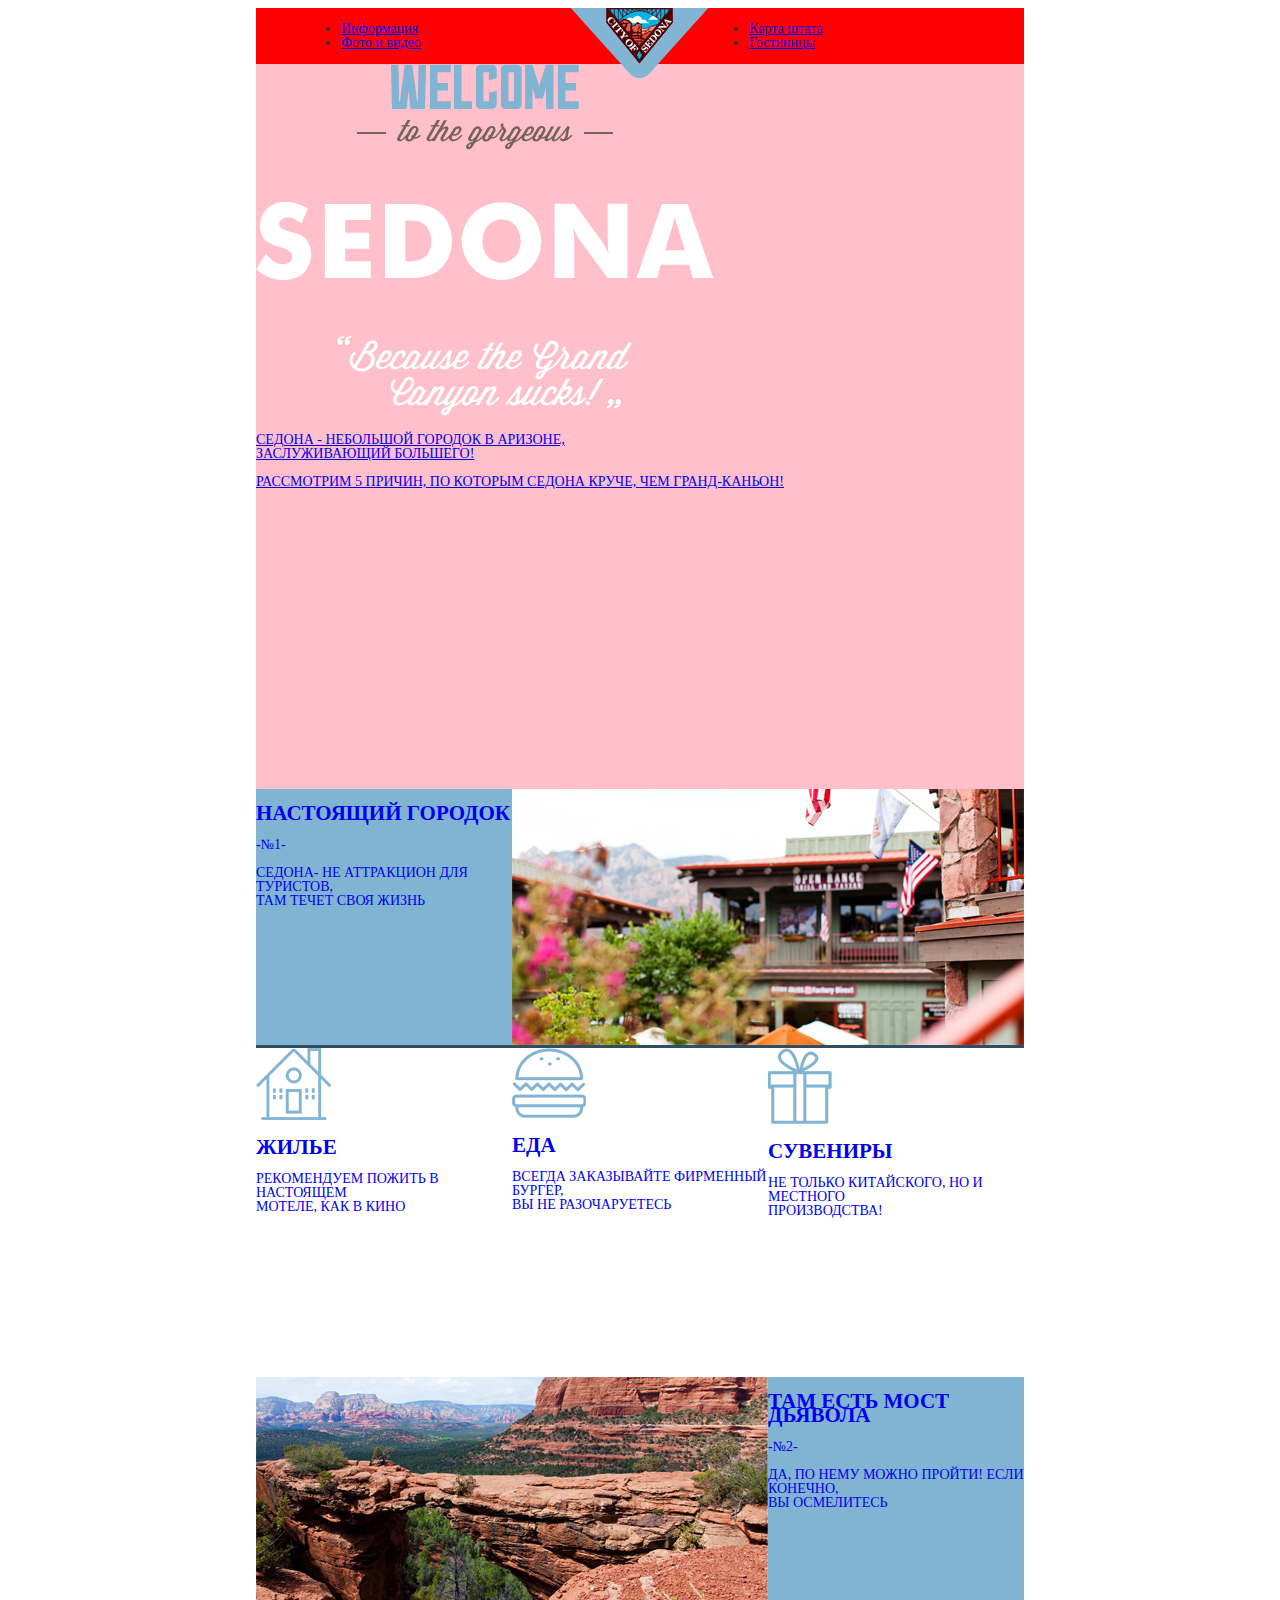
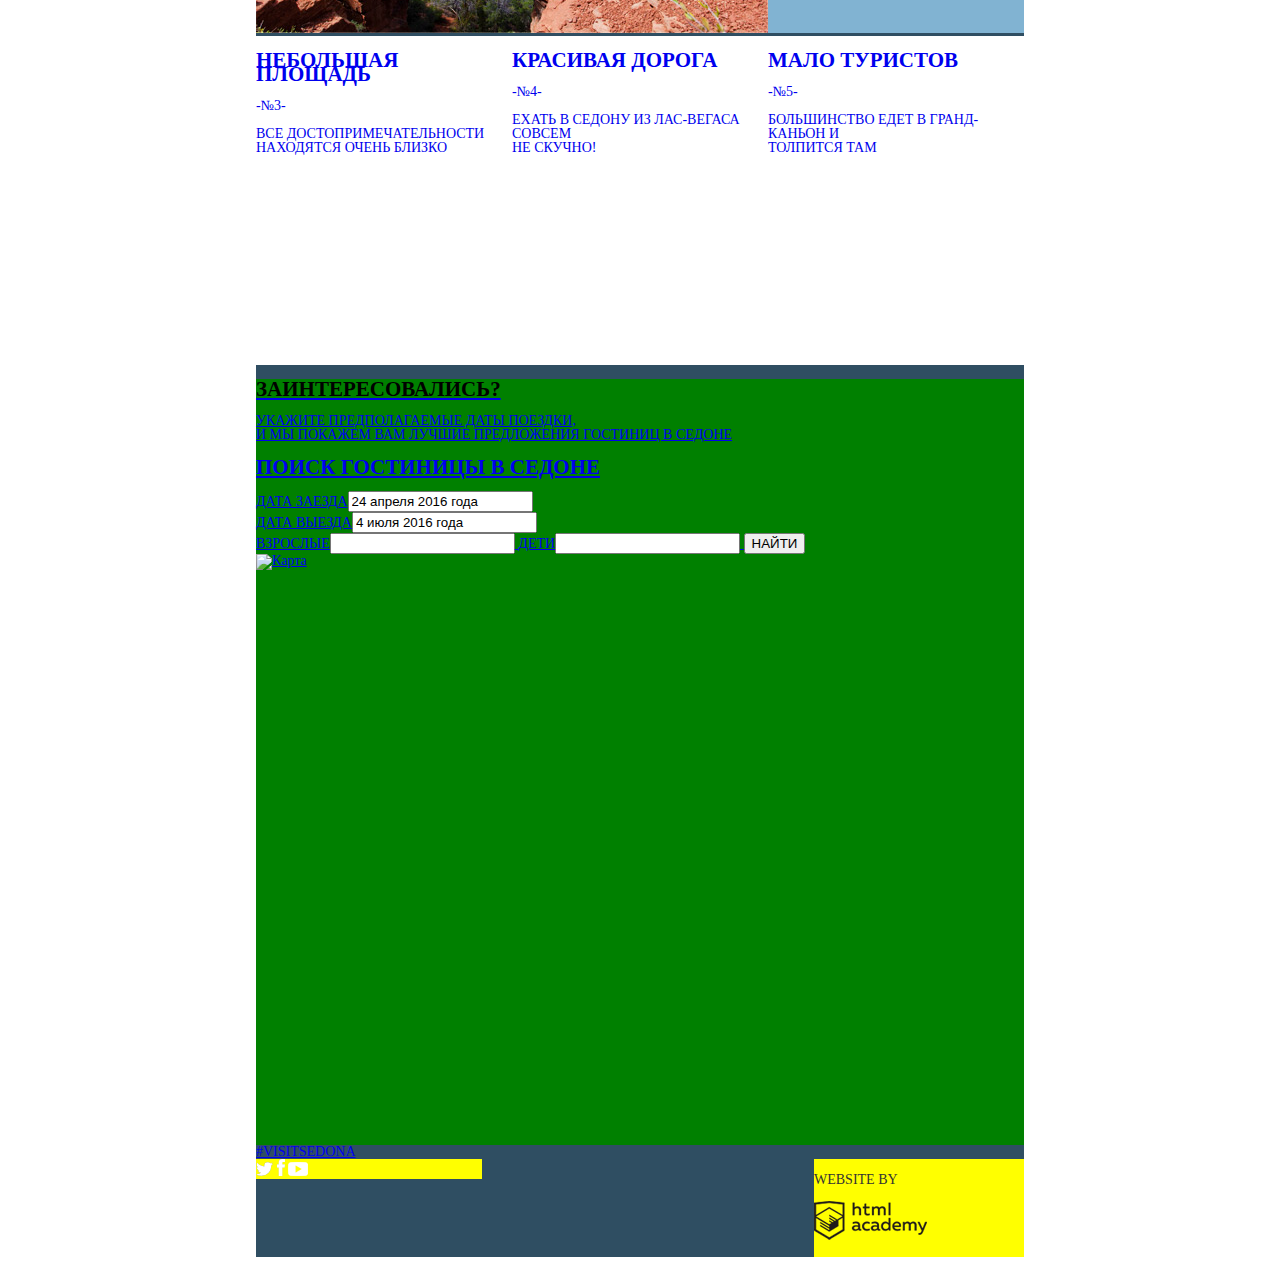
==== index.html @ 4085b401 "Сетки." ====
<!DOCTYPE html>
<html lang="ru">
  <head>
    <meta charset="utf-8">
    <title>HTML Academy: Седона</title>
    <link href="css/style.css" rel="stylesheet">
  </head>
  <body>
      <div class="container">
        <header class="main-header clearfix">
           <nav class="main-navigation left">
            <ul>
             <li><a href="#">Информация</li>
             <li><a href="#">Фото и видео</li>
            </ul>
           </nav>
           <a href="#"><img src="img/logo.svg" width="138" height="70" name="logo"></a>
           <nav class="main-navigation right">
            <ul>
             <li><a href="#">Карта штата</li>
             <li><a href="#">Гостиницы</li>
           </ul>
          </nav>
    </header>
    <main>
      <div class="sedona">
        <img src="img/welcome.png" width="458" height="352" alt="welcome">
          <p>СЕДОНА - НЕБОЛЬШОЙ ГОРОДОК В АРИЗОНЕ,<br>
          ЗАСЛУЖИВАЮЩИЙ БОЛЬШЕГО!</p>
          <p>РАССМОТРИМ 5 ПРИЧИН, ПО КОТОРЫМ СЕДОНА КРУЧЕ, ЧЕМ ГРАНД-КАНЬОН!</p>
      </div>
        <article class="best">
          <section class="photo clearfix">
            <div class="blue">
            <h2>НАСТОЯЩИЙ ГОРОДОК</h2>
            <p>-№1-</p>
            <p>СЕДОНА- НЕ АТТРАКЦИОН ДЛЯ ТУРИСТОВ,<br>
            ТАМ ТЕЧЕТ СВОЯ ЖИЗНЬ</p>
          </div>
            <img src="img/town.jpg" width="512" height="256" alt="photo town">
          </section>
          <section class="advantage clearfix">
          <div class="white">
            <img src="img/home.png" width="75" height="72" alt="home">
            <h2>ЖИЛЬЕ</h2>
            <p>РЕКОМЕНДУЕМ ПОЖИТЬ В НАСТОЯЩЕМ<br>
            МОТЕЛЕ, КАК В КИНО</p>
          </div>
          <div class="white">
            <img src="img/eat.png" width="74" height="70" alt="eat">
            <h2>ЕДА</h2>
            <p>ВСЕГДА ЗАКАЗЫВАЙТЕ ФИРМЕННЫЙ БУРГЕР,<br>
            ВЫ НЕ РАЗОЧАРУЕТЕСЬ</p>
          </div>
          <div class="white">
            <img src="img/suvenir.png" width="64" height="76" alt="suvenir">
            <h2>СУВЕНИРЫ</h2>
            <p>НЕ ТОЛЬКО КИТАЙСКОГО, НО И МЕСТНОГО<br>
            ПРОИЗВОДСТВА!</p>
          </div>
        </section>
        <section class="photo clearfix">
          <img src="img/nature.jpg" width="512" height="256" alt="photo nature">
          <div class="blue second">
            <h2>ТАМ ЕСТЬ МОСТ ДЬЯВОЛА</h2>
            <p>-№2-</p>
            <p>ДА, ПО НЕМУ МОЖНО ПРОЙТИ! ЕСЛИ КОНЕЧНО,<br>
            ВЫ ОСМЕЛИТЕСЬ</p>
          </div>
        </section>
        <section class="advantage clearfix">
          <div class="white">
            <h2>НЕБОЛЬШАЯ ПЛОЩАДЬ</h2>
            <p>-№3-</p>
            <p>ВСЕ ДОСТОПРИМЕЧАТЕЛЬНОСТИ<br>
            НАХОДЯТСЯ ОЧЕНЬ БЛИЗКО</p>
          </div>
          <div class="white">
            <h2>КРАСИВАЯ ДОРОГА</h2>
            <p>-№4-</p>
            <p>ЕХАТЬ В СЕДОНУ ИЗ ЛАС-ВЕГАСА СОВСЕМ<br>
            НЕ СКУЧНО!</p>
          </div>
          <div class="white">
            <h2>МАЛО ТУРИСТОВ</h2>
            <p>-№5-</p>
            <p>БОЛЬШИНСТВО ЕДЕТ В ГРАНД-КАНЬОН И <br>
            ТОЛПИТСЯ ТАМ</p>
          </div>
        </section>
        </article>
      <section class="interest">
        <h1>ЗАИНТЕРЕСОВАЛИСЬ?</h1>
        <p>УКАЖИТЕ ПРЕДПОЛАГАЕМЫЕ ДАТЫ ПОЕЗДКИ,<br>
        И МЫ ПОКАЖЕМ ВАМ ЛУЧШИЕ ПРЕДЛОЖЕНИЯ ГОСТИНИЦ В СЕДОНЕ</p>
      <form action="#" mehtod="post">
        <h2>ПОИСК ГОСТИНИЦЫ В СЕДОНЕ</h2>
        <label>ДАТА ЗАЕЗДА<input type="data" name="calendar" value="24 апреля 2016 года"></label><br>
        <label>ДАТА ВЫЕЗДА<input type="data" name="calendar" value="4 июля 2016 года"></label><br>
        <label>ВЗРОСЛЫЕ<input type="text" name="numeral"></label>
        <label>ДЕТИ<input type="text" name="numeral"></label>
        <input type="submit" value="НАЙТИ">
      </form>
      <img src="#" width="" height="" alt="Карта">
    </section>
  </main>
    <footer>
      <div class="container clearfix">
        <section class="vizitsedona">
          <a href="#">#VISITSEDONA</a>
        </section>
        <section class="footer-social">
          <a class="social-btn social-btn-twitter" href="#"><img src="img/twitter.svg" width="17" height="14" alt="twitter"></a>
          <a class="social-btn social-btn-fb" href="#"><img src="img/facebook.svg" width="8" height="17" alt="facebook"></a>
          <a class="social-btn social-btn-y-tube" href="#"><img src="img/Youtube.svg" width="20" height="14" alt="youtube"></a>
        </section>
        <section class="footer-copiright">
          <p>WEBSITE BY<p>
            <a class="btn" href="#"><img src="img/logo_html.svg" width="113" height="39" alt="Логотип академии"></a>
        </section>
      </div>
    </footer>
  </div>
  </body>
</html>
---- css/style.css ----
body{
  font-size: 14px;
  line-height: 100%;
  color: #333333;
  font-family: PTSans;
}
h1{
  font-size: 21px;
  line-height: 100%;
  color: #000000;
  font-weight: bold;
  font-family: PTSans;
}
.container{
  width:768px;
  background-color:#2f4e62;
  margin:0 auto;
}
.clearfix::after {
  content: "";
  display: table;
  clear: both;
}
.main-header{
  width:678px;
  padding:0 45px;
  height:56px;
  background-color:red;
}
.main-navigation{
  width:270px;
}
.left{
  float:left;
}
.right{
  float:right;
}
.sedona{
  width:768px;
  height:725px;
  background-color:pink;
}
.blue{
  width:256px;
  height:256px;
  background-color: #81b3d2;
  float:left;
}
.second{
  float:right;
}
.white{
  float:left;
  width: 256px;
  height: 329px;
  background-color: white;
}
.interest{
  width: 768px;
  height: 766px;
  background-color: green;
}
.visitsedona{
  float:left;
  width:190px;
  margin-right:20px;
  background-color:yellow;
}
.footer-social{
  float:left;
  width:226px;
  background-color:yellow;
}
.footer-copiright{
  float:right;
  width:210px;
  background-color:yellow;
}

.aside {
  width:678px;
  padding:0 45px;
  height:218px;
  background-color:#6684aa;
}
.column-right{
  float:left;
  width: 153px;
  margin-right:89px;
}
.column-center{
  float:left;
  width: 153px;
}
.column-left{
  float: right;
  width: 226px;
}
.searching-results {
  width:678px;
  padding:0 45px;
  height:29px;
  background-color:#af8fc1;
}
.search{
  float:left;
  width:123px;
  margin-right:30px;
}
.breadcrumbs{
  float:left;
  width: 373px;
}
.sort{
  float:right;
  width: 65px;
}
.hotel{
  width:678px;
  padding:0 45px;
  height:150px;
  background-color:#8c9c5f;
}
.picture{
  float:left;
  width:137px;
  margin-right:20px;
}
.hotel-name{
  float:left;
  width: 320px;
  margin-right:60px;
}
.rating{
  float:right;
  width: 155px;
}
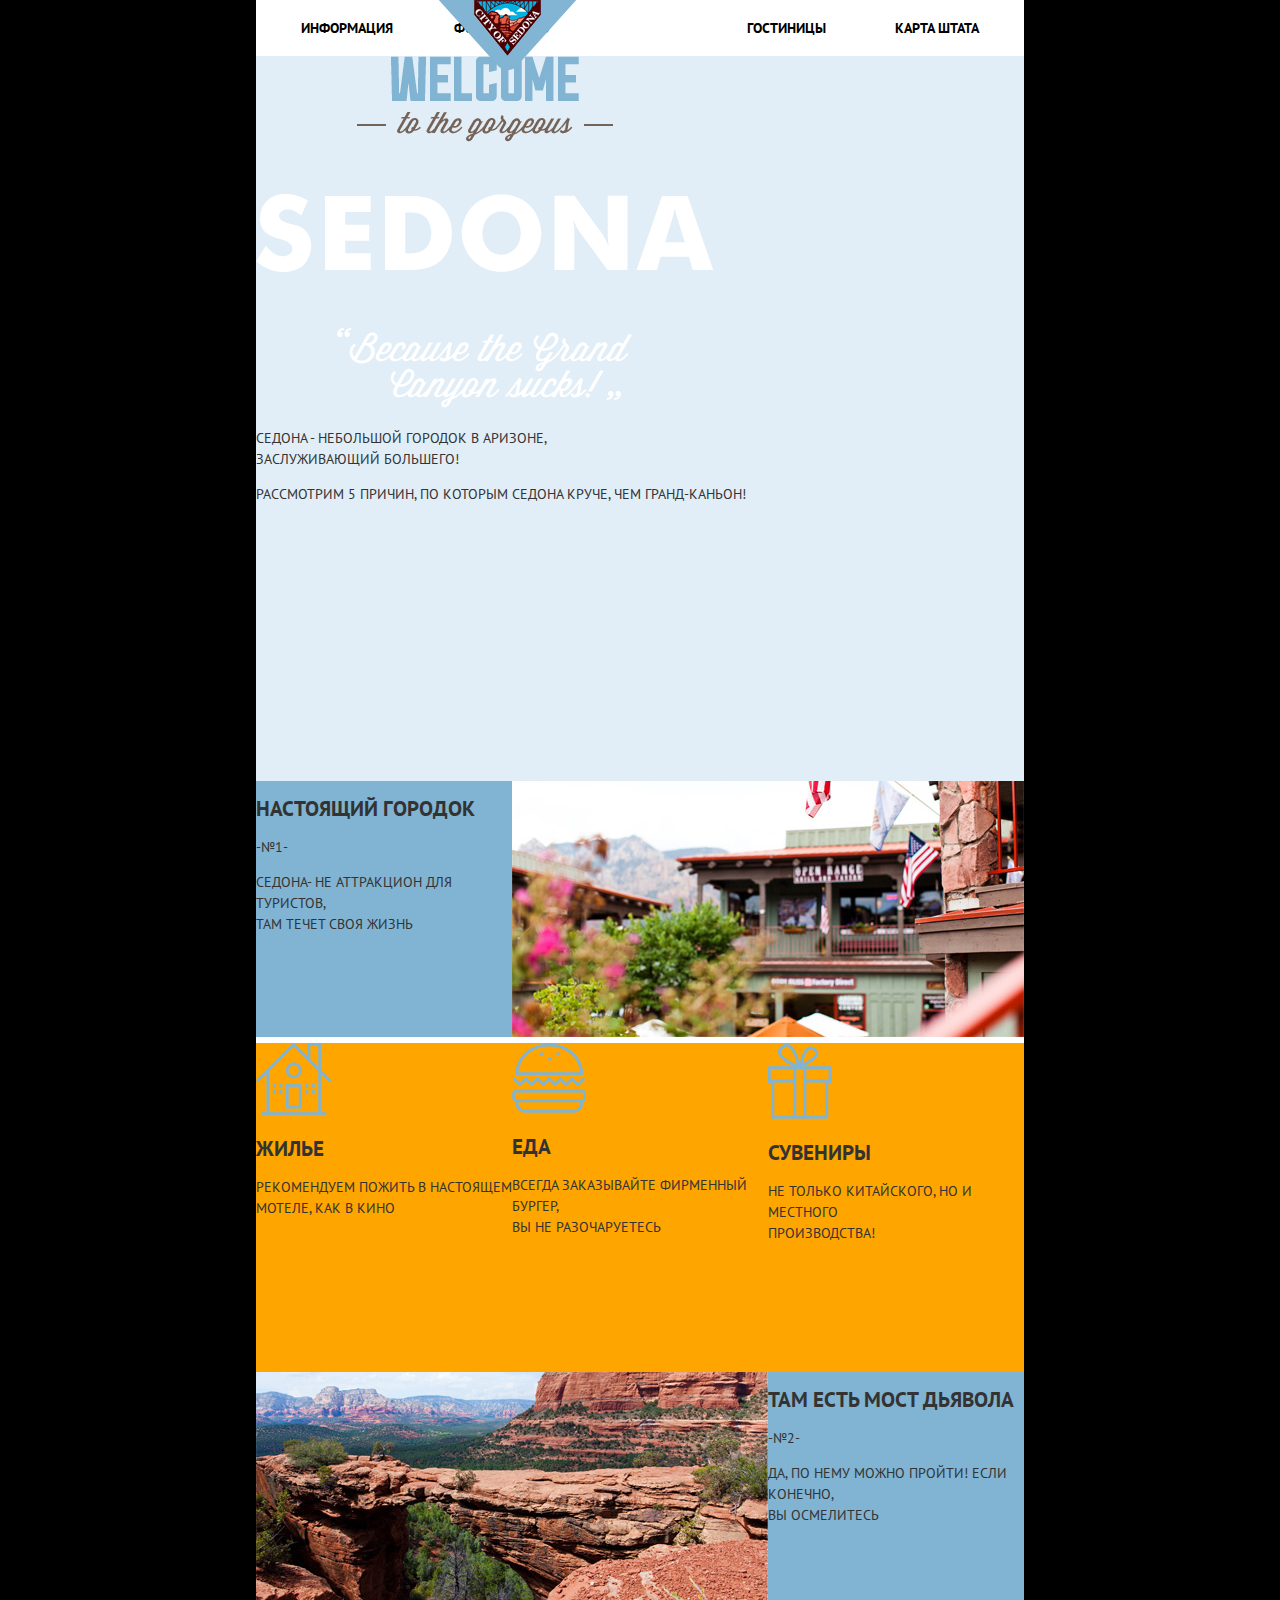
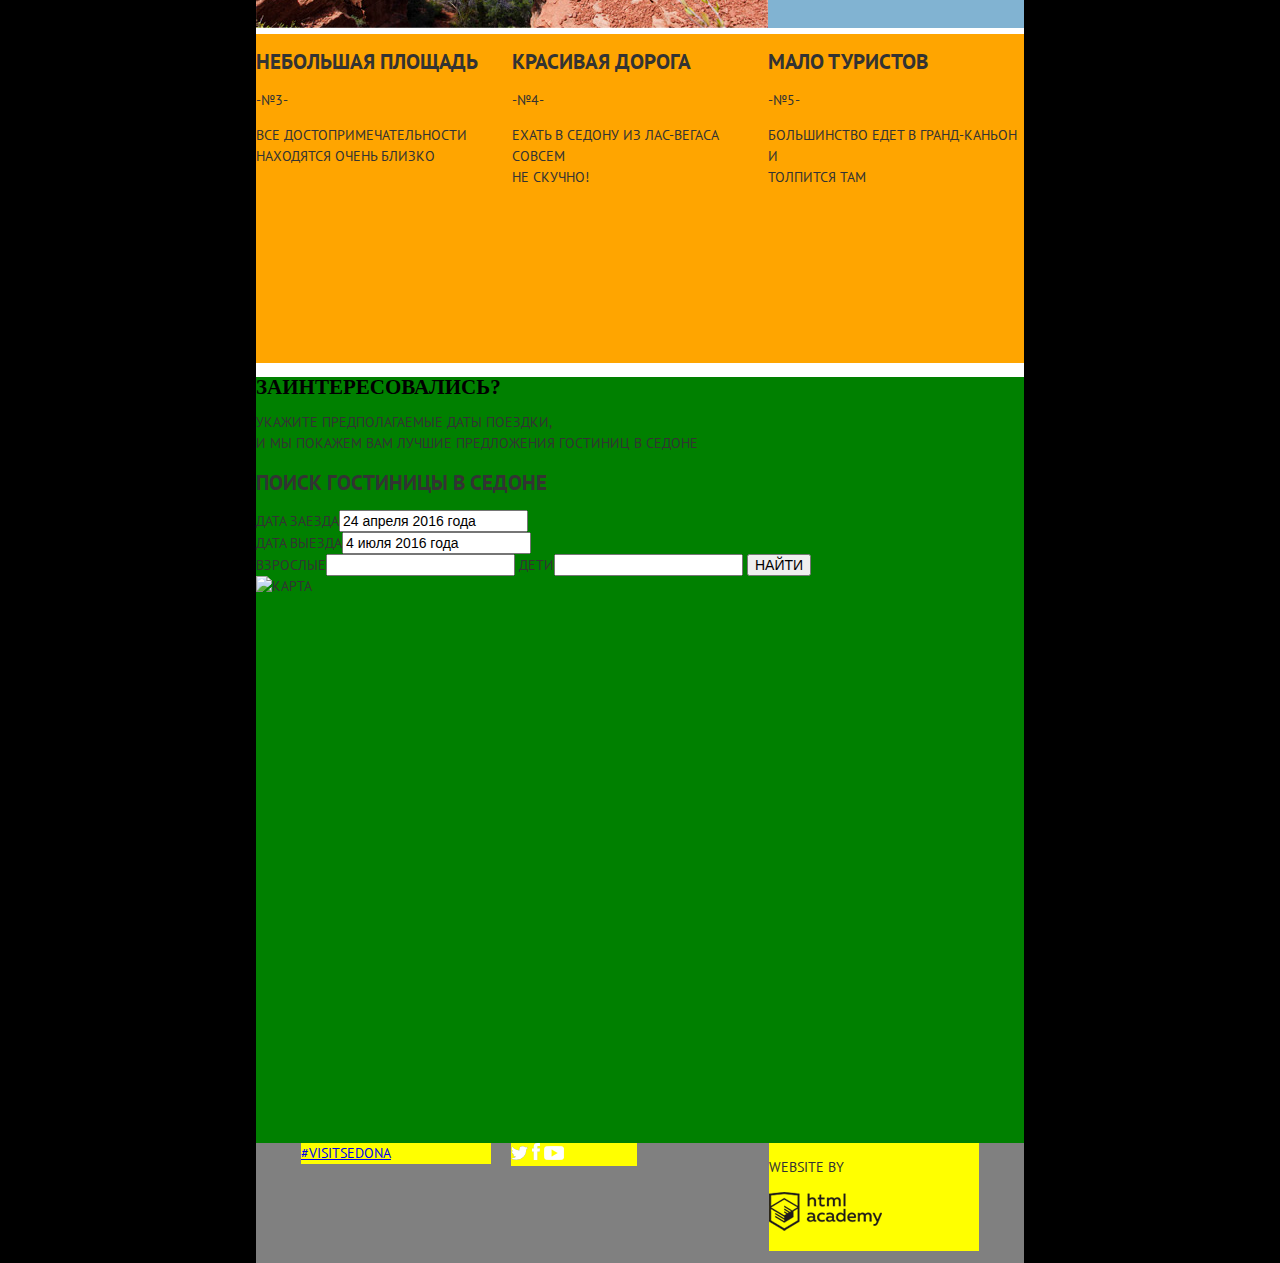
==== commit d4929eb1: "background-image" ====
--- a/index.html
+++ b/index.html
@@ -3,25 +3,23 @@
   <head>
     <meta charset="utf-8">
     <title>HTML Academy: Седона</title>
+    <link href="https://fonts.googleapis.com/css?family=PT+Sans:400,700&amp;subset=cyrillic" rel="stylesheet">
+    <link href="css/normalize.css" rel="stylesheet">
     <link href="css/style.css" rel="stylesheet">
   </head>
   <body>
       <div class="container">
-        <header class="main-header clearfix">
-           <nav class="main-navigation left">
-            <ul>
-             <li><a href="#">Информация</li>
-             <li><a href="#">Фото и видео</li>
-            </ul>
-           </nav>
-           <a href="#"><img src="img/logo.svg" width="138" height="70" name="logo"></a>
-           <nav class="main-navigation right">
-            <ul>
-             <li><a href="#">Карта штата</li>
-             <li><a href="#">Гостиницы</li>
-           </ul>
-          </nav>
-    </header>
+        <header class="main-header">
+            <nav class="main-navigation clearfix">
+              <ul>
+                <li class="nav-left"><a href="#">Информация</li>
+                <li class="nav-left"><a href="#">Фото и видео</li>
+                <li class="nav-right"><a href="#">Карта штата</li>
+                <li class="nav-right"><a href="#">Гостиницы</li>
+              </ul>
+            </nav>
+            <a href="#"><img class="logo" src="img/logo.svg" width="138" height="70" name="logo"></a>
+        </header>
     <main>
       <div class="sedona">
         <img src="img/welcome.png" width="458" height="352" alt="welcome">
@@ -105,7 +103,7 @@
     </section>
   </main>
     <footer>
-      <div class="container clearfix">
+      <div class="footer clearfix">
         <section class="vizitsedona">
           <a href="#">#VISITSEDONA</a>
         </section>
--- a/css/style.css
+++ b/css/style.css
@@ -1,45 +1,78 @@
 body{
+  min-width: 768px;
+  font-weight: ;
   font-size: 14px;
-  line-height: 100%;
+  line-height: 21px;
+  font-family: "PT Sans", "Arial", sans-serif;
   color: #333333;
-  font-family: PTSans;
+  text-transform:uppercase;
+  background:black;
+}
+.clearfix::after {
+  content: "";
+  display: table;
+  clear: both;
 }
 h1{
   font-size: 21px;
   line-height: 100%;
   color: #000000;
   font-weight: bold;
-  font-family: PTSans;
+  font-family: "PTSans";
 }
 .container{
   width:768px;
-  background-color:#2f4e62;
   margin:0 auto;
-}
-.clearfix::after {
-  content: "";
-  display: table;
-  clear: both;
+  background-color:#ffffff;
 }
 .main-header{
-  width:678px;
-  padding:0 45px;
-  height:56px;
-  background-color:red;
+  margin:0 45px;
+  color:#000000;
+  background-color:#ffffff;
 }
-.main-navigation{
-  width:270px;
+.main-navigation ul{
+  margin: 0;
+  padding: 0;
+
+  list-style: none;
+  font-size: 0;
 }
-.left{
-  float:left;
+.main-navigation li{
+  display:inline-block;
+
+  font-size: 14px;
+  font-weight: bold;
+  line-height: 26px;
+  padding:15px 0px;
+  width: 153px;
 }
-.right{
-  float:right;
+.main-navigation li:nth-child(2n){
+  margin-right: 68px;
+}
+.nav-right{
+  float: right;
+  text-align: right;
+}
+.nav-left{
+  float: left;
+}
+.main-navigation a{
+  color:#000000;
+  text-decoration: none;
+}
+.main-navigation a:hover{
+  color:#81b3d2;
+}
+.logo{
+  position: absolute;
+  top:0px;
+  left: 439px;
 }
 .sedona{
   width:768px;
   height:725px;
-  background-color:pink;
+  background-color:#e1eef7;
+  background-image: url("img/background.img") center no-repeat;
 }
 .blue{
   width:256px;
@@ -54,14 +87,20 @@
   float:left;
   width: 256px;
   height: 329px;
-  background-color: white;
+  background-color: orange;
 }
 .interest{
   width: 768px;
   height: 766px;
   background-color: green;
 }
-.visitsedona{
+.footer{
+  width:678px;
+  padding:0 45px;
+  height:120px;
+  background-color:grey;
+}
+.vizitsedona{
   float:left;
   width:190px;
   margin-right:20px;
@@ -69,7 +108,7 @@
 }
 .footer-social{
   float:left;
-  width:226px;
+  width:126px;
   background-color:yellow;
 }
 .footer-copiright{
@@ -77,7 +116,6 @@
   width:210px;
   background-color:yellow;
 }
-
 .aside {
   width:678px;
   padding:0 45px;
@@ -97,24 +135,28 @@
   float: right;
   width: 226px;
 }
-.searching-results {
+.sorting {
   width:678px;
   padding:0 45px;
   height:29px;
-  background-color:#af8fc1;
+  background-color:violet;
 }
 .search{
   float:left;
   width:123px;
   margin-right:30px;
+  background-color: blue;
 }
 .breadcrumbs{
   float:left;
   width: 373px;
+  background-color: blue;
 }
 .sort{
   float:right;
   width: 65px;
+  background-color: blue;
+
 }
 .hotel{
   width:678px;
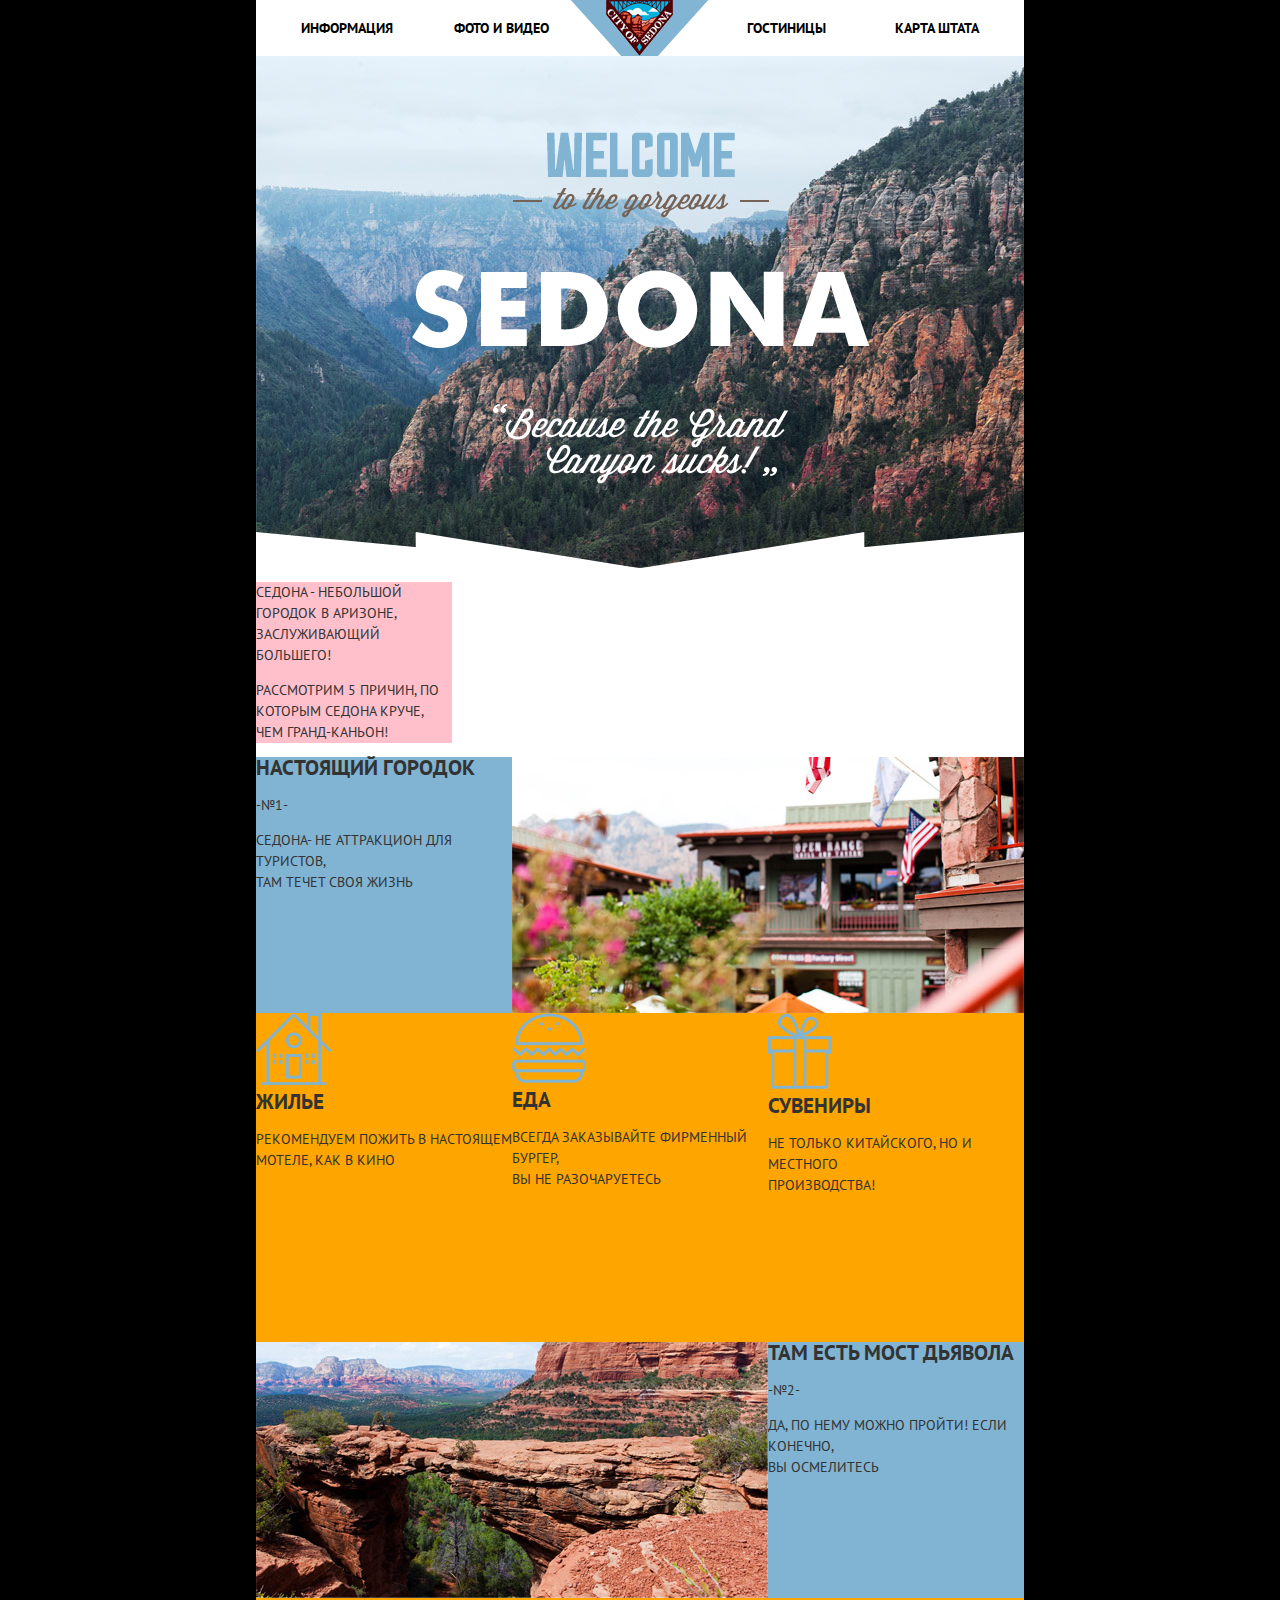
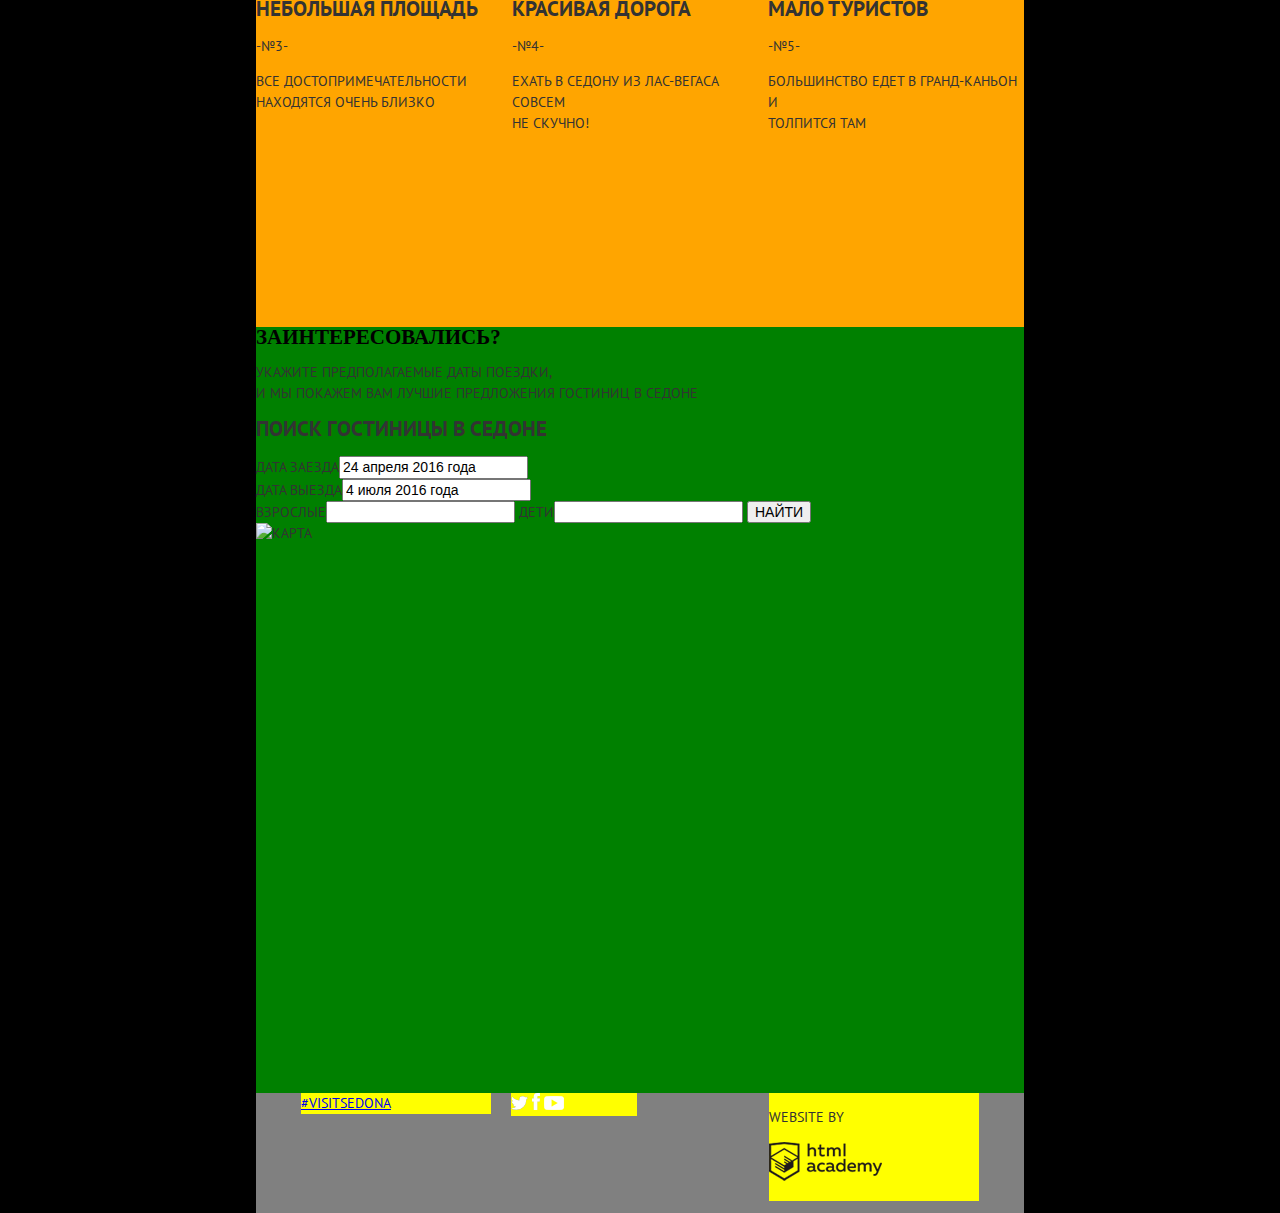
==== commit 71b97b91: "+" ====
--- a/index.html
+++ b/index.html
@@ -22,20 +22,24 @@
         </header>
     <main>
       <div class="sedona">
-        <img src="img/welcome.png" width="458" height="352" alt="welcome">
-          <p>СЕДОНА - НЕБОЛЬШОЙ ГОРОДОК В АРИЗОНЕ,<br>
-          ЗАСЛУЖИВАЮЩИЙ БОЛЬШЕГО!</p>
-          <p>РАССМОТРИМ 5 ПРИЧИН, ПО КОТОРЫМ СЕДОНА КРУЧЕ, ЧЕМ ГРАНД-КАНЬОН!</p>
-      </div>
+        <div class="decoration">
+         <div class="welcome"><img src="img/welcome.png" width="458" height="352" alt="welcome"></div>
+       </div>
+     </div>
+          <div class="description">
+            <p>СЕДОНА - НЕБОЛЬШОЙ ГОРОДОК В АРИЗОНЕ,<br>
+            ЗАСЛУЖИВАЮЩИЙ БОЛЬШЕГО!</p>
+            <p>РАССМОТРИМ 5 ПРИЧИН, ПО КОТОРЫМ СЕДОНА КРУЧЕ, ЧЕМ ГРАНД-КАНЬОН!</p>
+          </div>
         <article class="best">
           <section class="photo clearfix">
             <div class="blue">
-            <h2>НАСТОЯЩИЙ ГОРОДОК</h2>
-            <p>-№1-</p>
-            <p>СЕДОНА- НЕ АТТРАКЦИОН ДЛЯ ТУРИСТОВ,<br>
-            ТАМ ТЕЧЕТ СВОЯ ЖИЗНЬ</p>
-          </div>
-            <img src="img/town.jpg" width="512" height="256" alt="photo town">
+             <h2>НАСТОЯЩИЙ ГОРОДОК</h2>
+             <p>-№1-</p>
+             <p>СЕДОНА- НЕ АТТРАКЦИОН ДЛЯ ТУРИСТОВ,<br>
+             ТАМ ТЕЧЕТ СВОЯ ЖИЗНЬ</p>
+            </div>
+            <div class="town"><img src="img/town.jpg" width="512" height="256" alt="photo town"></div>
           </section>
           <section class="advantage clearfix">
           <div class="white">
@@ -58,8 +62,8 @@
           </div>
         </section>
         <section class="photo clearfix">
-          <img src="img/nature.jpg" width="512" height="256" alt="photo nature">
-          <div class="blue second">
+          <div class="nature"><img src="img/nature.jpg" width="512" height="256" alt="photo nature"></div>
+          <div class="blue-second">
             <h2>ТАМ ЕСТЬ МОСТ ДЬЯВОЛА</h2>
             <p>-№2-</p>
             <p>ДА, ПО НЕМУ МОЖНО ПРОЙТИ! ЕСЛИ КОНЕЧНО,<br>
--- a/css/style.css
+++ b/css/style.css
@@ -19,6 +19,10 @@
   color: #000000;
   font-weight: bold;
   font-family: "PTSans";
+  margin-top:0;
+}
+h2{
+  margin-top: 0;
 }
 .container{
   width:768px;
@@ -29,6 +33,7 @@
   margin:0 45px;
   color:#000000;
   background-color:#ffffff;
+  position: relative;
 }
 .main-navigation ul{
   margin: 0;
@@ -66,13 +71,31 @@
 .logo{
   position: absolute;
   top:0px;
-  left: 439px;
+  left: 270px;
 }
 .sedona{
   width:768px;
-  height:725px;
-  background-color:#e1eef7;
-  background-image: url("img/background.img") center no-repeat;
+  background-color:pink;
+  background-image: url("../img/background.jpg");
+  background-position: top;
+  background-repeat: no-repeat;
+  position: relative;
+}
+.welcome{
+  width: 458px;
+  padding-top: 76px;
+  padding-left: 156px;
+  padding-bottom: 78px;
+}
+.decoration{
+  width: 768px;
+  background-image: url("../img/white.png");
+  background-position:0px 476px;
+  background-repeat: no-repeat;
+}
+.description{
+  background-color: pink;
+  width: 196px;
 }
 .blue{
   width:256px;
@@ -80,7 +103,20 @@
   background-color: #81b3d2;
   float:left;
 }
-.second{
+.town{
+  float:right;
+  width:512px;
+  height: 256px;
+}
+.nature{
+  float: left;
+  width: 512px;
+  height: 256px;
+}
+.blue-second{
+  width:256px;
+  height:256px;
+  background-color: #81b3d2;
   float:right;
 }
 .white{
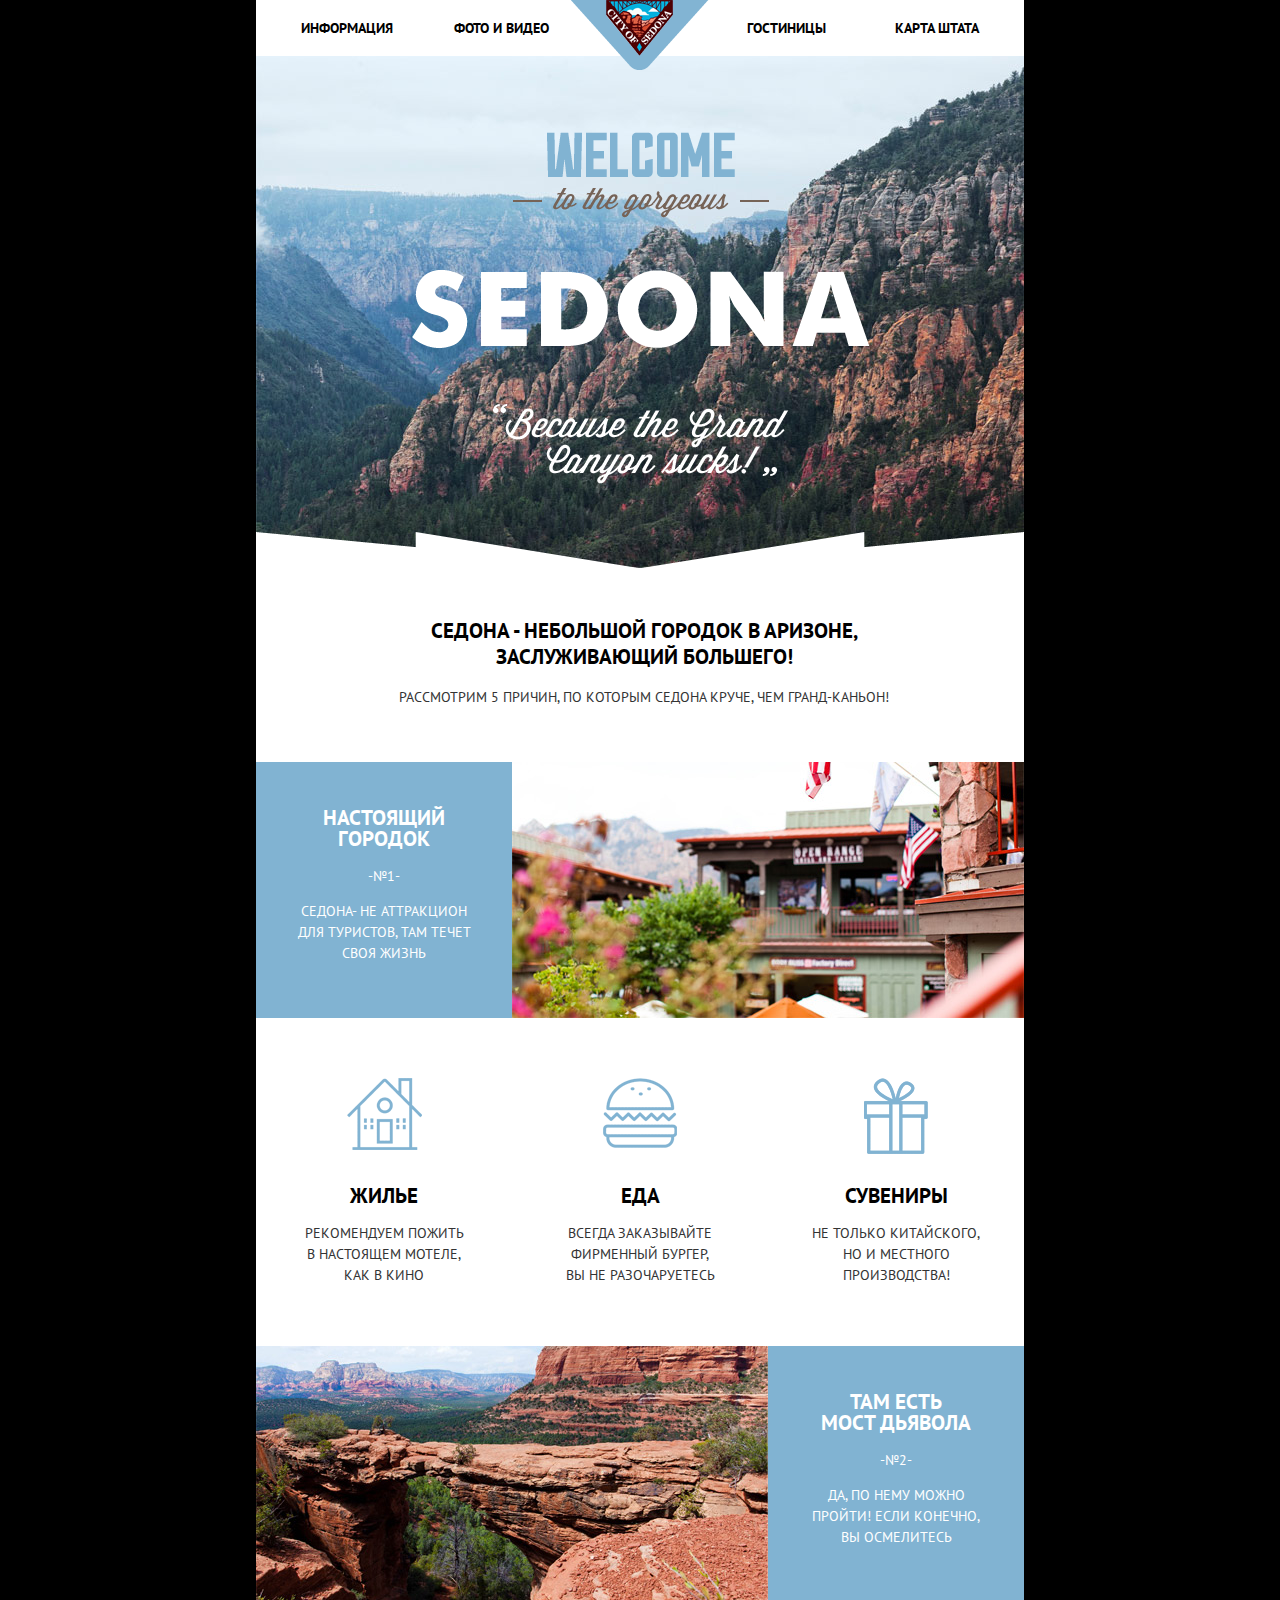
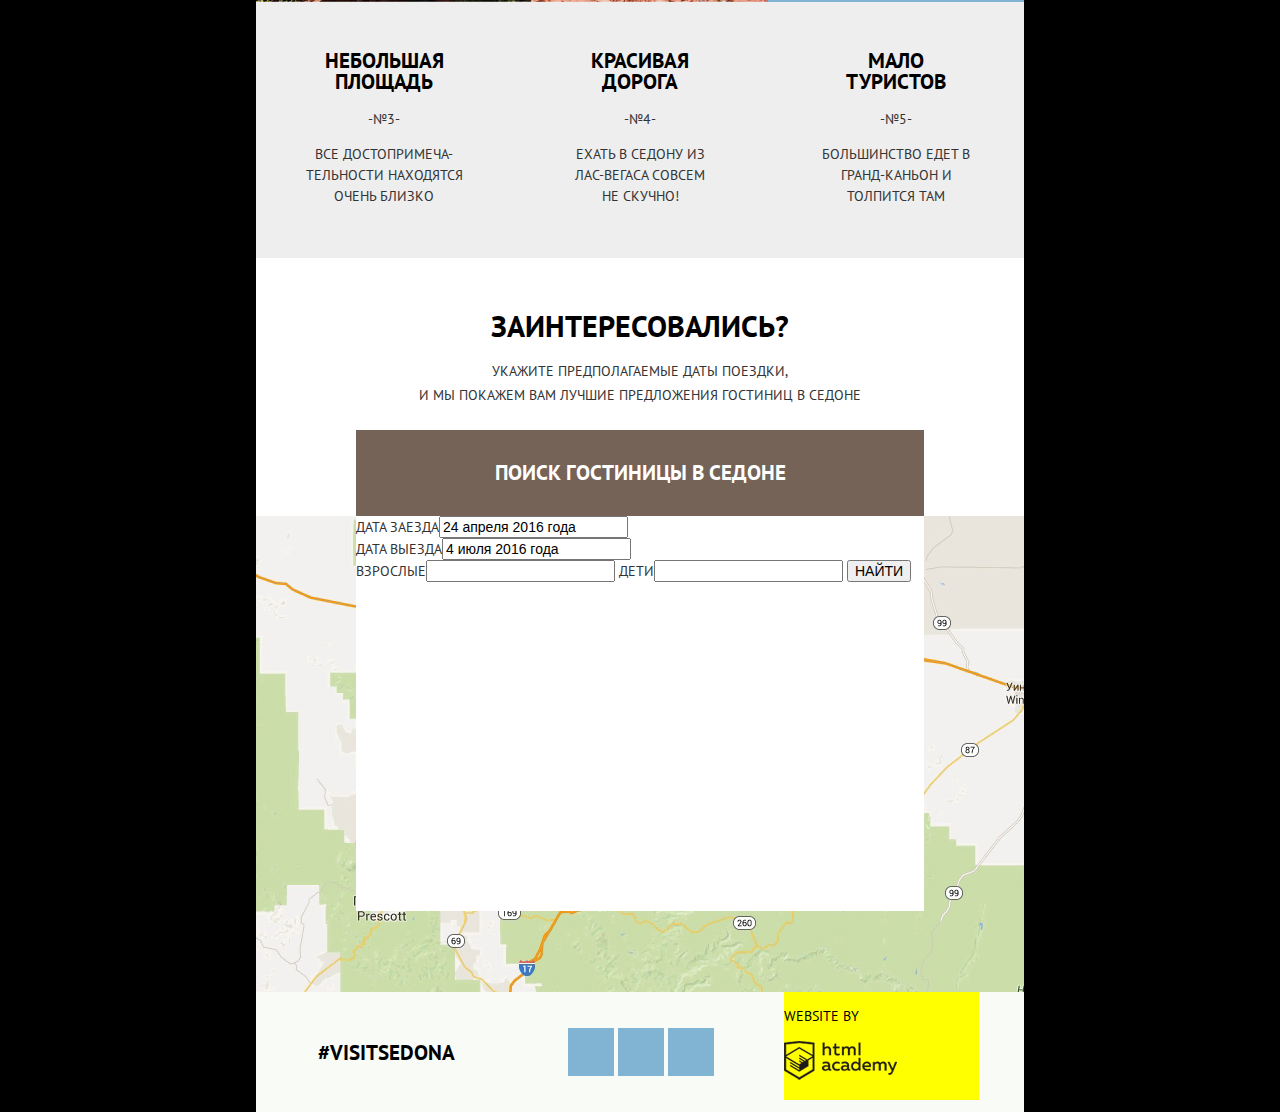
==== commit f2b9088b: "+" ====
--- a/index.html
+++ b/index.html
@@ -27,94 +27,100 @@
        </div>
      </div>
           <div class="description">
-            <p>СЕДОНА - НЕБОЛЬШОЙ ГОРОДОК В АРИЗОНЕ,<br>
-            ЗАСЛУЖИВАЮЩИЙ БОЛЬШЕГО!</p>
+            <h1>СЕДОНА - НЕБОЛЬШОЙ ГОРОДОК В АРИЗОНЕ,<br>
+            ЗАСЛУЖИВАЮЩИЙ БОЛЬШЕГО!</h1>
             <p>РАССМОТРИМ 5 ПРИЧИН, ПО КОТОРЫМ СЕДОНА КРУЧЕ, ЧЕМ ГРАНД-КАНЬОН!</p>
           </div>
         <article class="best">
           <section class="photo clearfix">
             <div class="blue">
-             <h2>НАСТОЯЩИЙ ГОРОДОК</h2>
+             <h2>НАСТОЯЩИЙ<br>ГОРОДОК</h2>
              <p>-№1-</p>
-             <p>СЕДОНА- НЕ АТТРАКЦИОН ДЛЯ ТУРИСТОВ,<br>
-             ТАМ ТЕЧЕТ СВОЯ ЖИЗНЬ</p>
+             <p>СЕДОНА- НЕ АТТРАКЦИОН<br>ДЛЯ ТУРИСТОВ,
+             ТАМ ТЕЧЕТ<br>СВОЯ ЖИЗНЬ</p>
             </div>
             <div class="town"><img src="img/town.jpg" width="512" height="256" alt="photo town"></div>
           </section>
           <section class="advantage clearfix">
           <div class="white">
-            <img src="img/home.png" width="75" height="72" alt="home">
-            <h2>ЖИЛЬЕ</h2>
-            <p>РЕКОМЕНДУЕМ ПОЖИТЬ В НАСТОЯЩЕМ<br>
-            МОТЕЛЕ, КАК В КИНО</p>
+            <div class="home">
+             <h2>ЖИЛЬЕ</h2>
+             <p>РЕКОМЕНДУЕМ ПОЖИТЬ<br>В НАСТОЯЩЕМ
+             МОТЕЛЕ,<br>КАК В КИНО</p>
+           </div>
           </div>
           <div class="white">
-            <img src="img/eat.png" width="74" height="70" alt="eat">
-            <h2>ЕДА</h2>
-            <p>ВСЕГДА ЗАКАЗЫВАЙТЕ ФИРМЕННЫЙ БУРГЕР,<br>
-            ВЫ НЕ РАЗОЧАРУЕТЕСЬ</p>
+            <div class="eat">
+             <h2>ЕДА</h2>
+             <p>ВСЕГДА ЗАКАЗЫВАЙТЕ<br>ФИРМЕННЫЙ БУРГЕР,<br>
+             ВЫ НЕ РАЗОЧАРУЕТЕСЬ</p>
+            </div>
           </div>
           <div class="white">
-            <img src="img/suvenir.png" width="64" height="76" alt="suvenir">
-            <h2>СУВЕНИРЫ</h2>
-            <p>НЕ ТОЛЬКО КИТАЙСКОГО, НО И МЕСТНОГО<br>
-            ПРОИЗВОДСТВА!</p>
+            <div class="suvenir">
+             <h2 class="suvenir">СУВЕНИРЫ</h2>
+             <p>НЕ ТОЛЬКО КИТАЙСКОГО,<br>НО И МЕСТНОГО<br>
+             ПРОИЗВОДСТВА!</p>
+            </div>
           </div>
         </section>
         <section class="photo clearfix">
           <div class="nature"><img src="img/nature.jpg" width="512" height="256" alt="photo nature"></div>
           <div class="blue-second">
-            <h2>ТАМ ЕСТЬ МОСТ ДЬЯВОЛА</h2>
+            <h2>ТАМ ЕСТЬ<br>МОСТ ДЬЯВОЛА</h2>
             <p>-№2-</p>
-            <p>ДА, ПО НЕМУ МОЖНО ПРОЙТИ! ЕСЛИ КОНЕЧНО,<br>
+            <p>ДА, ПО НЕМУ МОЖНО<br>ПРОЙТИ! ЕСЛИ КОНЕЧНО,<br>
             ВЫ ОСМЕЛИТЕСЬ</p>
           </div>
         </section>
         <section class="advantage clearfix">
-          <div class="white">
-            <h2>НЕБОЛЬШАЯ ПЛОЩАДЬ</h2>
+          <div class="grey">
+            <h2>НЕБОЛЬШАЯ<br>ПЛОЩАДЬ</h2>
             <p>-№3-</p>
-            <p>ВСЕ ДОСТОПРИМЕЧАТЕЛЬНОСТИ<br>
-            НАХОДЯТСЯ ОЧЕНЬ БЛИЗКО</p>
+            <p>ВСЕ ДОСТОПРИМЕЧА-<br>ТЕЛЬНОСТИ
+            НАХОДЯТСЯ<br> ОЧЕНЬ БЛИЗКО</p>
           </div>
-          <div class="white">
-            <h2>КРАСИВАЯ ДОРОГА</h2>
+          <div class="grey">
+            <h2>КРАСИВАЯ<br>ДОРОГА</h2>
             <p>-№4-</p>
-            <p>ЕХАТЬ В СЕДОНУ ИЗ ЛАС-ВЕГАСА СОВСЕМ<br>
+            <p>ЕХАТЬ В СЕДОНУ ИЗ<br> ЛАС-ВЕГАСА СОВСЕМ<br>
             НЕ СКУЧНО!</p>
           </div>
-          <div class="white">
-            <h2>МАЛО ТУРИСТОВ</h2>
+          <div class="grey">
+            <h2>МАЛО<br>ТУРИСТОВ</h2>
             <p>-№5-</p>
-            <p>БОЛЬШИНСТВО ЕДЕТ В ГРАНД-КАНЬОН И <br>
+            <p>БОЛЬШИНСТВО ЕДЕТ В<br>ГРАНД-КАНЬОН И<br>
             ТОЛПИТСЯ ТАМ</p>
           </div>
         </section>
         </article>
-      <section class="interest">
+      <div class="interest">
         <h1>ЗАИНТЕРЕСОВАЛИСЬ?</h1>
         <p>УКАЖИТЕ ПРЕДПОЛАГАЕМЫЕ ДАТЫ ПОЕЗДКИ,<br>
         И МЫ ПОКАЖЕМ ВАМ ЛУЧШИЕ ПРЕДЛОЖЕНИЯ ГОСТИНИЦ В СЕДОНЕ</p>
-      <form action="#" mehtod="post">
         <h2>ПОИСК ГОСТИНИЦЫ В СЕДОНЕ</h2>
-        <label>ДАТА ЗАЕЗДА<input type="data" name="calendar" value="24 апреля 2016 года"></label><br>
-        <label>ДАТА ВЫЕЗДА<input type="data" name="calendar" value="4 июля 2016 года"></label><br>
-        <label>ВЗРОСЛЫЕ<input type="text" name="numeral"></label>
-        <label>ДЕТИ<input type="text" name="numeral"></label>
-        <input type="submit" value="НАЙТИ">
-      </form>
-      <img src="#" width="" height="" alt="Карта">
-    </section>
+      </div>
+      <div class="map">
+        <div class="order">
+         <form action="#" mehtod="post">
+          <label>ДАТА ЗАЕЗДА<input type="data" name="calendar" value="24 апреля 2016 года"></label><br>
+          <label>ДАТА ВЫЕЗДА<input type="data" name="calendar" value="4 июля 2016 года"></label><br>
+          <label>ВЗРОСЛЫЕ<input type="text" name="numeral"></label>
+          <label>ДЕТИ<input type="text" name="numeral"></label>
+          <input type="submit" value="НАЙТИ">
+        </form>
+       </div>
+      </div>
   </main>
     <footer>
       <div class="footer clearfix">
         <section class="vizitsedona">
-          <a href="#">#VISITSEDONA</a>
+          <a href="#"><h2>#VISITSEDONA</h2></a>
         </section>
         <section class="footer-social">
-          <a class="social-btn social-btn-twitter" href="#"><img src="img/twitter.svg" width="17" height="14" alt="twitter"></a>
-          <a class="social-btn social-btn-fb" href="#"><img src="img/facebook.svg" width="8" height="17" alt="facebook"></a>
-          <a class="social-btn social-btn-y-tube" href="#"><img src="img/Youtube.svg" width="20" height="14" alt="youtube"></a>
+          <a class="social-btn social-btn-twitter" href="#"><p>вконтакте</p></a>
+          <a class="social-btn social-btn-fb" href="#"><p>фейсбук</p></a>
+          <a class="social-btn social-btn-y-tube" href="#"><p>ютуб</p></a>
         </section>
         <section class="footer-copiright">
           <p>WEBSITE BY<p>
--- a/css/style.css
+++ b/css/style.css
@@ -15,14 +15,100 @@
 }
 h1{
   font-size: 21px;
-  line-height: 100%;
+  font-weight: bold;
+  line-height: 26px;
   color: #000000;
+  margin-top:0;
+}
+h2{
+  font-size: 21px;
   font-weight: bold;
-  font-family: "PTSans";
-  margin-top:0;
-}
-h2{
+  line-height: 21px;
+  color: #000000;
   margin-top: 0;
+}
+.sprite {
+    background-image: url("../img/sprite.png");
+    background-repeat: no-repeat;
+    display: block;
+}
+
+.sprite-ico-down {
+    width: 11px;
+    height: 10px;
+    background-position: -10px -10px;
+}
+
+.sprite-ico-down-black {
+    width: 11px;
+    height: 10px;
+    background-position: -10px -40px;
+}
+
+.sprite-ico-down-blue {
+    width: 11px;
+    height: 10px;
+    background-position: -10px -70px;
+}
+
+.sprite-ico-facebook {
+    width: 10px;
+    height: 19px;
+    background-position: -10px -100px;
+}
+
+.sprite-ico-finger {
+    width: 25px;
+    height: 30px;
+    background-position: -10px -139px;
+}
+
+.sprite-ico-logo {
+    width: 113px;
+    height: 39px;
+    background-position: -10px -189px;
+}
+
+.sprite-ico-logo-down {
+    width: 113px;
+    height: 39px;
+    background-position: -10px -248px;
+}
+
+.sprite-ico-logo-hvr {
+    width: 113px;
+    height: 39px;
+    background-position: -10px -307px;
+}
+
+.sprite-ico-twitter {
+    width: 17px;
+    height: 15px;
+    background-position: -10px -366px;
+}
+
+.sprite-ico-up {
+    width: 11px;
+    height: 10px;
+    background-position: -10px -401px;
+}
+
+.sprite-ico-up-black {
+    width: 11px;
+    height: 10px;
+    background-position: -10px -431px;
+}
+
+.sprite-ico-up-blue {
+    width: 11px;
+    height: 10px;
+    background-position: -10px -461px;
+}
+
+.sprite-ico-youtube {
+    width: 20px;
+    height: 16px;
+    background-position: -10px -491px;
 }
 .container{
   width:768px;
@@ -38,13 +124,11 @@
 .main-navigation ul{
   margin: 0;
   padding: 0;
-
   list-style: none;
   font-size: 0;
 }
 .main-navigation li{
   display:inline-block;
-
   font-size: 14px;
   font-weight: bold;
   line-height: 26px;
@@ -72,10 +156,11 @@
   position: absolute;
   top:0px;
   left: 270px;
+  z-index: 1;
 }
 .sedona{
   width:768px;
-  background-color:pink;
+  background-color:#e3eef7;
   background-image: url("../img/background.jpg");
   background-position: top;
   background-repeat: no-repeat;
@@ -94,14 +179,29 @@
   background-repeat: no-repeat;
 }
 .description{
-  background-color: pink;
-  width: 196px;
+  width: 496px;
+  margin-top:50px;
+  margin-bottom: 52px;
+  margin-left: 140px;
+  text-align: center;
+}
+.description p{
+  line-height: 26px;
 }
 .blue{
+  float:left;
+}
+.blue,
+.blue-second{
   width:256px;
-  height:256px;
+  height:211px;
   background-color: #81b3d2;
-  float:left;
+  text-align: center;
+  padding-top: 45px;
+}
+.photo h2,
+.photo p{
+  color: #ffffff;
 }
 .town{
   float:right;
@@ -114,42 +214,129 @@
   height: 256px;
 }
 .blue-second{
-  width:256px;
-  height:256px;
-  background-color: #81b3d2;
   float:right;
 }
 .white{
   float:left;
   width: 256px;
-  height: 329px;
-  background-color: orange;
+  height: 268px;
+  text-align: center;
+  vertical-align: top;
+  margin-top:60px;
+}
+.white h2{
+  padding-top: 107px;
+}
+.home{
+  background-image: url("../img/home.png");
+  background-position: top;
+  background-repeat: no-repeat;
+}
+.eat{
+  background-image: url("../img/eat.png");
+  background-position: top;
+  background-repeat: no-repeat;
+}
+.suvenir{
+  background-image: url("../img/suvenir.png");
+  background-position: top;
+  background-repeat: no-repeat;
+}
+.grey{
+  float:left;
+  width: 256px;
+  height: 208px;
+  background-color: #eeeeee;
+  text-align: center;
+  padding-top:48px;
 }
 .interest{
   width: 768px;
-  height: 766px;
-  background-color: green;
+  height: 203px;
+  background-color: #ffffff;
+  padding-top: 55px;
+  text-align: center;
+}
+.interest h1{
+  font-size: 30px;
+}
+.interest p{
+  line-height: 24px;
+  margin-bottom: 23px;
+}
+.interest h2{
+  display: block;
+  width: 568px;
+  height: 56px;
+  line-height: 26px;
+  color: #ffffff;
+  background-color: #766357;
+  text-align: center;
+  padding-top: 30px;
+  margin-left: 100px;
+}
+.map{
+  width: 768px;
+  height: 476px;
+  background-color: #cbdda9;
+  background-image: url("../img/map.jpg");
+  background-position: top;
+  background-repeat: no-repeat;
+}
+.order{
+  width: 568px;
+  height: 395px;
+  background-color: #ffffff;
+  margin-left:100px;
 }
 .footer{
   width:678px;
   padding:0 45px;
   height:120px;
-  background-color:grey;
+  color: #000000;
+  background-color: #f9fbf6;
+}
+.footer a{
+  color: #000000;
+  text-decoration: none;
+  margin: 0;
 }
 .vizitsedona{
   float:left;
-  width:190px;
-  margin-right:20px;
-  background-color:yellow;
+  width:170px;
+  height: 70px;
+  padding-top: 50px;
+  text-align: center;
+  margin-right:93px;
 }
 .footer-social{
   float:left;
-  width:126px;
-  background-color:yellow;
+  width:153px;
+  padding-top: 36px;
+  height: 84px;
+  text-align: center;
+}
+.social-btn{
+  display: inline-block;
+  width: 46px;
+  height: 48px;
+  margin: 0 3px;
+  font-size: 0;
+  vertical-align: top;
+  background-color: #81b3d2;
+}
+.social-btn-twitter{
+  background-position: -10px -366px;
+}
+.social-btn-fb{
+  background-position:  -10px -100px;
+}
+.social-btn-y-tube{
+  background-position:  -10px -491px;
 }
 .footer-copiright{
   float:right;
-  width:210px;
+  width:195px;
   background-color:yellow;
 }
 .aside {
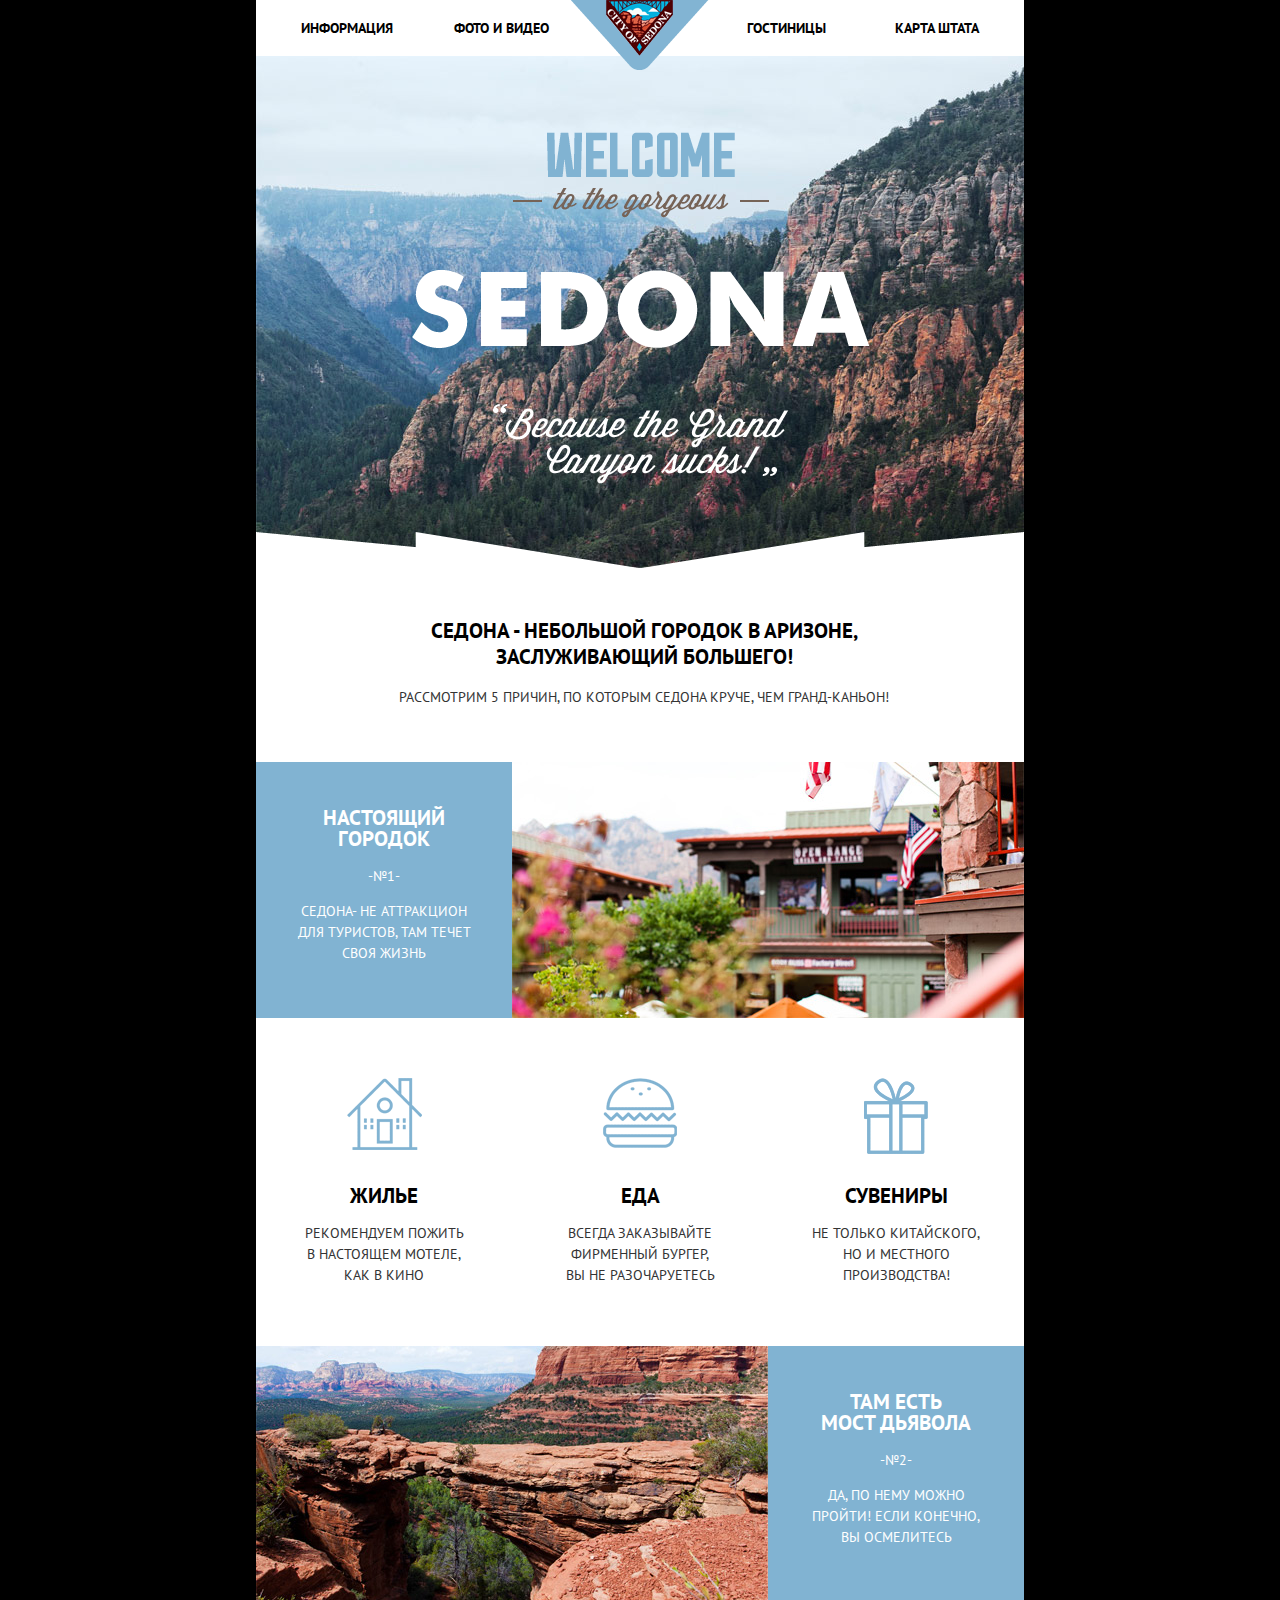
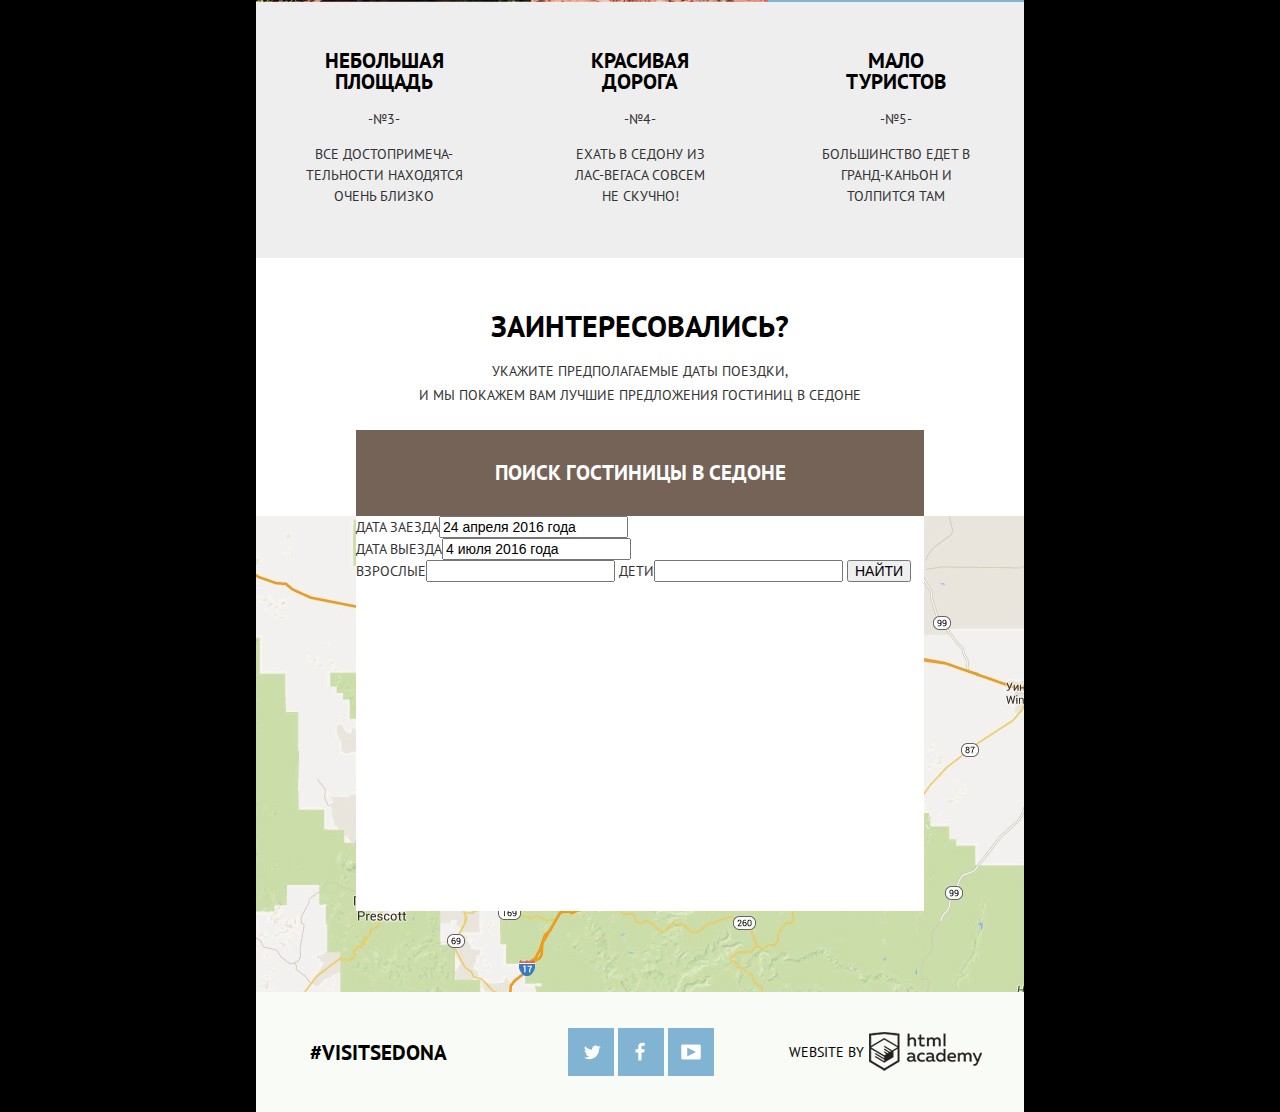
==== commit ff72fd8e: "Декоративные элементы." ====
--- a/index.html
+++ b/index.html
@@ -118,13 +118,13 @@
           <a href="#"><h2>#VISITSEDONA</h2></a>
         </section>
         <section class="footer-social">
-          <a class="social-btn social-btn-twitter" href="#"><p>вконтакте</p></a>
-          <a class="social-btn social-btn-fb" href="#"><p>фейсбук</p></a>
-          <a class="social-btn social-btn-y-tube" href="#"><p>ютуб</p></a>
+          <a class="sprite social-btn social-btn-twitter" href="#"><p>твиттер</p></a>
+          <a class="sprite social-btn social-btn-fb" href="#"><p>фейсбук</p></a>
+          <a class="sprite social-btn social-btn-y-tube" href="#"><p>ютуб</p></a>
         </section>
         <section class="footer-copiright">
           <p>WEBSITE BY<p>
-            <a class="btn" href="#"><img src="img/logo_html.svg" width="113" height="39" alt="Логотип академии"></a>
+            <a class="sprite logo-html" href="#"></a>
         </section>
       </div>
     </footer>
--- a/css/style.css
+++ b/css/style.css
@@ -152,6 +152,12 @@
 .main-navigation a:hover{
   color:#81b3d2;
 }
+.main-navigation a:active{
+  color: #b2b2b2;
+}
+.active{
+  color: red;
+}
 .logo{
   position: absolute;
   top:0px;
@@ -290,8 +296,8 @@
   margin-left:100px;
 }
 .footer{
-  width:678px;
-  padding:0 45px;
+  width:708px;
+  padding: 0 30px;
   height:120px;
   color: #000000;
   background-color: #f9fbf6;
@@ -303,7 +309,7 @@
 }
 .vizitsedona{
   float:left;
-  width:170px;
+  width:185px;
   height: 70px;
   padding-top: 50px;
   text-align: center;
@@ -326,24 +332,80 @@
   background-color: #81b3d2;
 }
 .social-btn-twitter{
-  background-position: -10px -366px;
+  background-position: 6px -349px;
+}
+.social-btn-twitter:hover{
+  background-color: #669ec0;
+  background-position: 6px -349px;
+}
+.social-btn-twitter:active{
+  background-color: #5496bd;
+  background-position: 6px -349px;
 }
 .social-btn-fb{
-  background-position:  -10px -100px;
+  background-position:  7px -86px;
+}
+.social-btn-fb:hover{
+  background-color: #669ec0;
+  background-position:  7px -86px;
+}
+.social-btn-fb:active{
+  background-color: #5496bd;
+  background-position:  7px -86px;
 }
 .social-btn-y-tube{
-  background-position:  -10px -491px;
+  background-position:  3px -475px;
+}
+.social-btn-y-tube:hover{
+  background-color: #669ec0;
+  background-position:  3px -475px;
+}
+.social-btn-y-tube:active{
+  background-color: #5496bd;
+  background-position:  3px -475px;
 }
 .footer-copiright{
   float:right;
-  width:195px;
-  background-color:yellow;
+  width:205px;
+  height: 120px;
+}
+.footer-copiright p{
+  display: inline-block;
+  vertical-align: middle;
+  margin-top: 40px;
+  margin-right: 5px;
+}
+.logo-html{
+  width: 120px;
+  height: 40px;
+  margin-top: 30px;
+  background-position: -10px -189px;
+}
+.logo-html:hover{
+  background-position: -10px -307px;
+}
+.logo-html:active{
+  background-position: -10px -248px;
 }
 .aside {
   width:678px;
   padding:0 45px;
   height:218px;
   background-color:#6684aa;
+  background-image: url("../img/filter.jpg");
+  background-position: top;
+  background-repeat: no-repeat;
+}
+.aside label{
+  font-size: 14px;
+  line-height: 21px;
+  color: #ffffff;
+}
+.aside p{
+  font-size: 16px;
+  line-height: 21px;
+  font-weight: bold;
+  color: #ffffff;
 }
 .column-right{
   float:left;
@@ -361,7 +423,7 @@
 .sorting {
   width:678px;
   padding:0 45px;
-  height:29px;
+  height:86px;
   background-color:violet;
 }
 .search{
@@ -370,10 +432,31 @@
   margin-right:30px;
   background-color: blue;
 }
+.out{
+  display: inline-block;
+  vertical-align: top;
+}
 .breadcrumbs{
   float:left;
   width: 373px;
   background-color: blue;
+  color: #000000;
+}
+.breadcrumbs a{
+  color: #000000;
+  text-decoration: none;
+}
+.breadcrumbs ul{
+  margin: 0;
+  padding: 0;
+  font-size: 0;
+  list-style: none;
+}
+.breadcrumbs li{
+  display: inline-block;
+  vertical-align: top;
+  font-size: 12px;
+  line-height: 18px;
 }
 .sort{
   float:right;
@@ -385,19 +468,62 @@
   width:678px;
   padding:0 45px;
   height:150px;
-  background-color:#8c9c5f;
+  border-bottom: 1px solid #e5e5e5;
 }
 .picture{
   float:left;
   width:137px;
-  margin-right:20px;
+  margin-right:30px;
+  margin-top: 31px;
 }
 .hotel-name{
   float:left;
-  width: 320px;
-  margin-right:60px;
+  width: 300px;
+  margin-top: 31px;
+  margin-right:57px;
+  background-color: red;
+}
+.more,
+.price{
+  display: inline-block;
+  vertical-align: top;
+  height: 70px;
+}
+.more{
+  width: 112px;
+  background-color: pink;
+}
+.price{
+  width: 142px;
+  background-color: grey;
+}
+.hotel h2{
+  font-size: 21px;
+  line-height: 26px;
+  margin-bottom: 0;
+}
+.hotel p{
+  font-size: 14px;
+  line-height: 21px;
+  margin-top: 12px;
+  margin-bottom: 12px;
 }
 .rating{
   float:right;
-  width: 155px;
-}
+  width: 154px;
+  margin-top: 31px;
+  text-align: right;
+}
+.rating p{
+  width: 111px;
+  height: 27px;
+  margin-top: 46px;
+  margin-left: 43px;
+  margin-bottom: 0;
+  background-color: #f2f2f2;
+  text-align: center;
+  padding-top: 3px;
+  font-size: 14px;
+  line-height: 21px;
+  color: #666666;
+}
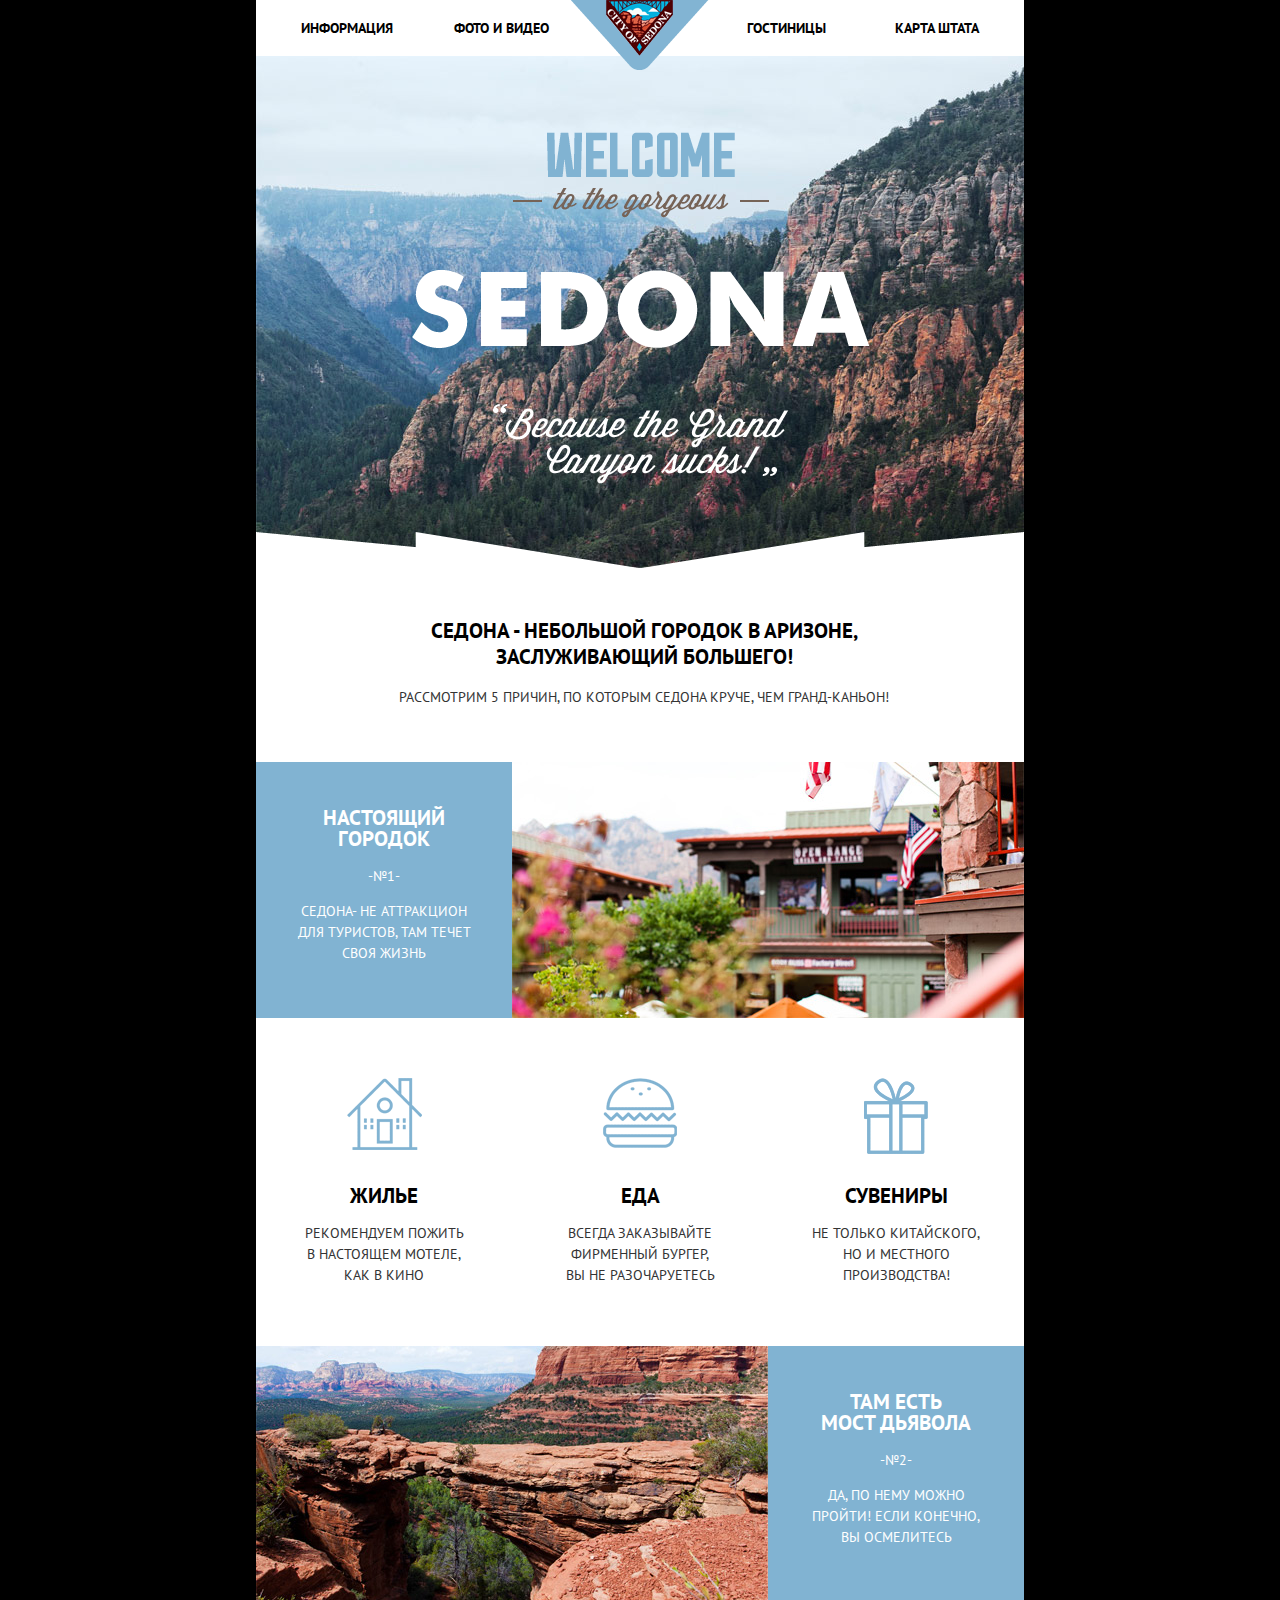
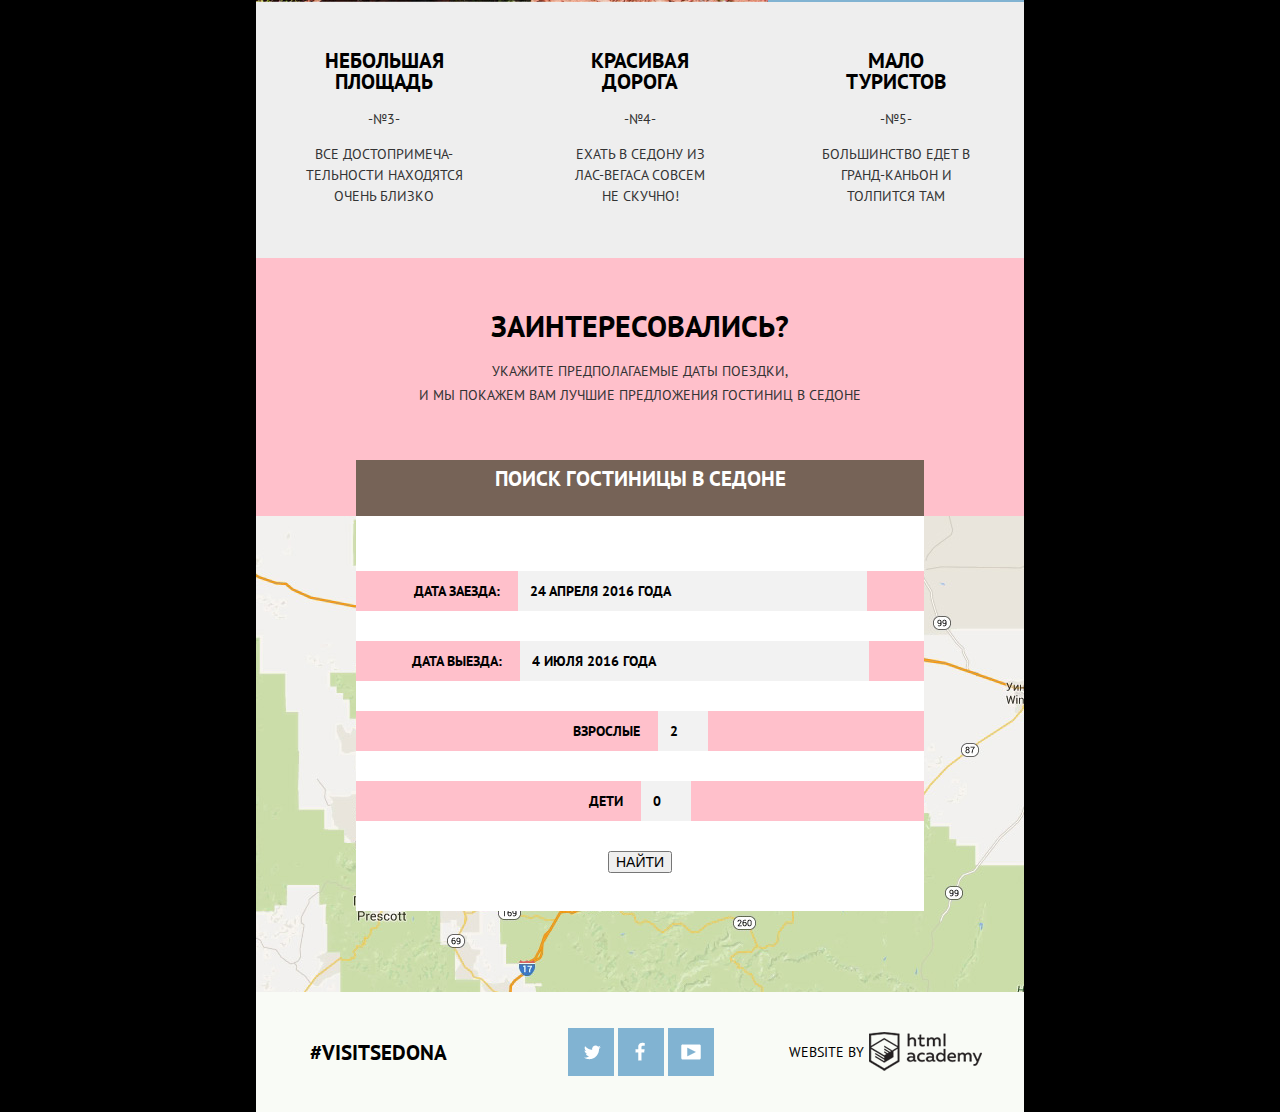
==== commit e4613c00: "+" ====
--- a/index.html
+++ b/index.html
@@ -98,18 +98,20 @@
         <h1>ЗАИНТЕРЕСОВАЛИСЬ?</h1>
         <p>УКАЖИТЕ ПРЕДПОЛАГАЕМЫЕ ДАТЫ ПОЕЗДКИ,<br>
         И МЫ ПОКАЖЕМ ВАМ ЛУЧШИЕ ПРЕДЛОЖЕНИЯ ГОСТИНИЦ В СЕДОНЕ</p>
-        <h2>ПОИСК ГОСТИНИЦЫ В СЕДОНЕ</h2>
+        <div class="order">
+          <button><h2>ПОИСК ГОСТИНИЦЫ В СЕДОНЕ</h2></button>
+          <div class="modal-content">
+            <form class="order-form" action="#" mehtod="post">
+              <label>ДАТА ЗАЕЗДА:<input type="data" name="calendar" value="24 апреля 2016 года"></label>
+              <label>ДАТА ВЫЕЗДА:<input type="data" name="calendar" value="4 июля 2016 года"></label>
+              <label class="men">ВЗРОСЛЫЕ<input type="text" name="numeral" value="2"></label>
+              <label class="men">ДЕТИ<input type="text" name="numeral" value="0"></label>
+              <input type="submit" value="НАЙТИ">
+            </form>
+          </div>
+        </div>
       </div>
       <div class="map">
-        <div class="order">
-         <form action="#" mehtod="post">
-          <label>ДАТА ЗАЕЗДА<input type="data" name="calendar" value="24 апреля 2016 года"></label><br>
-          <label>ДАТА ВЫЕЗДА<input type="data" name="calendar" value="4 июля 2016 года"></label><br>
-          <label>ВЗРОСЛЫЕ<input type="text" name="numeral"></label>
-          <label>ДЕТИ<input type="text" name="numeral"></label>
-          <input type="submit" value="НАЙТИ">
-        </form>
-       </div>
       </div>
   </main>
     <footer>
--- a/css/style.css
+++ b/css/style.css
@@ -19,6 +19,7 @@
   line-height: 26px;
   color: #000000;
   margin-top:0;
+  padding: 0;
 }
 h2{
   font-size: 21px;
@@ -155,8 +156,14 @@
 .main-navigation a:active{
   color: #b2b2b2;
 }
-.active{
-  color: red;
+.main-navigation .active a{
+  color: #766357;
+}
+.main-navigation .active a:hover{
+  color: #604e43;
+}
+.main-navigation .active a:active{
+  color: #d6d0cc;
 }
 .logo{
   position: absolute;
@@ -259,7 +266,7 @@
 .interest{
   width: 768px;
   height: 203px;
-  background-color: #ffffff;
+  background-color: pink;
   padding-top: 55px;
   text-align: center;
 }
@@ -268,18 +275,79 @@
 }
 .interest p{
   line-height: 24px;
-  margin-bottom: 23px;
-}
-.interest h2{
+  margin-bottom: 53px;
+}
+.order{
+  position: relative;
+}
+.order button{
   display: block;
   width: 568px;
+  margin: 0;
+  border: none;
+  cursor: pointer;
   height: 56px;
   line-height: 26px;
   color: #ffffff;
   background-color: #766357;
   text-align: center;
-  padding-top: 30px;
   margin-left: 100px;
+}
+.order h2{
+  font-family: "PT Sans", "Arial", sans-serif;
+  font-size: 21px;
+  line-height: 26px;
+  color: #ffffff;
+}
+.modal-content{
+  position: absolute;
+  top: 56px;
+  right: 100px;
+  width: 568px;
+  height: 395px;
+  background-color: #ffffff;
+}
+.order-form label{
+  display: block;
+  margin-bottom: 30px;
+  background-color: pink;
+  font-size: 14px;
+  line-height: 26px;
+  font-family: "PT Sans", "Arial", sans-serif;
+  font-weight: bold;
+  color: #000000;
+  text-transform: uppercase;
+  cursor: pointer;
+}
+.order-form label:first-child{
+  display: block;
+  margin-top: 55px;
+}
+.order-form input[type="data"],
+.order-form input[type="text"]{
+  height: 38px;
+  margin-left: 18px;
+  padding-left: 12px;
+  font-size: 14px;
+  line-height: 26px;
+  font-family: "PT Sans", "Arial", sans-serif;
+  font-weight: bold;
+  color: #000000;
+  text-transform: uppercase;
+  background-color: #f2f2f2;
+  background-image: url("../img/calendar.png");
+  background-position: right;
+  background-repeat: no-repeat;
+  border: none;
+}
+.order-form input[type="data"]{
+  width: 335px;
+}
+.order-form input[type="text"]{
+  width: 36px;
+}
+label .men{
+  display: inline;
 }
 .map{
   width: 768px;
@@ -288,12 +356,6 @@
   background-image: url("../img/map.jpg");
   background-position: top;
   background-repeat: no-repeat;
-}
-.order{
-  width: 568px;
-  height: 395px;
-  background-color: #ffffff;
-  margin-left:100px;
 }
 .footer{
   width:708px;
@@ -407,67 +469,232 @@
   font-weight: bold;
   color: #ffffff;
 }
-.column-right{
-  float:left;
+.column-left{
+  float:left;
+  margin-top: 30px;
   width: 153px;
   margin-right:89px;
 }
 .column-center{
   float:left;
+  margin-top: 30px;
   width: 153px;
 }
-.column-left{
+.column p{
+  margin: 0;
+  padding-bottom: 27px;
+}
+.free{
+  margin: 0;
+  padding: 0;
+  list-style: none;
+}
+.free li{
+  padding-bottom: 23px;
+}
+.choose-checkbox input[type="checkbox"]{
+  display: none;
+}
+.choose-checkbox{
+  position: relative;
+  padding-left: 35px;
+  cursor: pointer;
+}
+.choose-checkbox input[type="checkbox"]+ .checkbox-indicator{
+  position: absolute;
+  top: -1px;
+  left: 0px;
+  width: 25px;
+  height: 25px;
+  background-image: url("../img/nest.png");
+  background-position: center;
+  background-repeat: no-repeat;
+}
+.choose-checkbox input[type="checkbox"]:checked+ .checkbox-indicator{
+  background-image: url("../img/bird.png");
+  background-position: center;
+  background-repeat: no-repeat;
+}
+.filter-range{
   float: right;
-  width: 226px;
+  width: 230px;
+  margin-top: 30px;
+  color: #ffffff;
+  text-transform: uppercase;
+}
+.filter-range-title {
+  margin-bottom: 9px;
+  font-weight: 600;
+  font-size: 16px;
+  line-height: 21px;
+}
+.price-controls {
+  position: relative;
+  height: 36px;
+  margin-bottom: 20px;
+  font-size: 0;
+  border: 2px solid #ffffff;
+  border-radius: 2px;
+}
+.price-controls::after {
+  content: "";
+  position: absolute;
+  top: 50%;
+  left: 50%;
+  width: 2px;
+  height: 22px;
+  background: #ffffff;
+  transform: translate(-50%, -50%);
+}
+.price-controls label {
+  display: inline-block;
+  font-size: 14px;
+  line-height: 38px;
+  vertical-align: top;
+  cursor: pointer;
+}
+.price-controls .min-price,
+.price-controls .max-price {
+  width: 70px;
+  padding-left: 40px;
+}
+.price-controls input {
+  width: 45px;
+  margin: 0;
+  color: inherit;
+  font: inherit;
+  background: none;
+  border: none;
+}
+.range-controls {
+  position: relative;
+  margin-bottom: 32px;
+}
+.range-controls .scale {
+  height: 2px;
+  background: rgba(255, 255, 255, 0.3);
+}
+.range-controls .bar {
+  width: 76%;
+  height: 2px;
+  background: #ffffff;
+}
+.range-toggle {
+  position: absolute;
+  top: -9px;
+  width: 4px;
+  height: 4px;
+  background: #ababab;
+  border: 8px solid #ffffff;
+  border-radius: 50%;
+  border-radius: 50%;
+  box-shadow: 0 2px 1px 0 rgba(0, 1, 1, 0.2);
+  cursor: pointer;
+}
+.range-toggle:hover {
+  background: #1c4f80;
+}
+.range-toggle-min {
+  left: 0;
+}
+.range-toggle-max {
+  left: 76%;
+}
+.btn-transparent {
+  display: block;
+  margin: 0 auto;
+  padding: 6px 35px;
+  font-size: 14px;
+  line-height: 20px;
+  color: #ffffff;
+  text-transform: uppercase;
+  background: transparent;
+  border: 2px solid #ffffff;
+  border-radius: 2px;
+  cursor: pointer;
+}
+.btn-transparent:hover {
+  color: #000000;
+  background: #ffffff;
 }
 .sorting {
   width:678px;
   padding:0 45px;
   height:86px;
-  background-color:violet;
-}
-.search{
-  float:left;
-  width:123px;
-  margin-right:30px;
-  background-color: blue;
-}
-.out{
-  display: inline-block;
-  vertical-align: top;
 }
 .breadcrumbs{
-  float:left;
-  width: 373px;
-  background-color: blue;
-  color: #000000;
-}
-.breadcrumbs a{
-  color: #000000;
-  text-decoration: none;
-}
-.breadcrumbs ul{
   margin: 0;
   padding: 0;
-  font-size: 0;
+  padding-top: 30px;
   list-style: none;
+  color: #000000;
 }
 .breadcrumbs li{
   display: inline-block;
-  vertical-align: top;
+  vertical-align: bottom;
+}
+.breadcrumbs a{
+  display: block;
+  text-decoration: none;
+  color: #b2b2b2;
   font-size: 12px;
   line-height: 18px;
-}
-.sort{
-  float:right;
-  width: 65px;
-  background-color: blue;
-
+  padding-right: 33px;
+}
+.breadcrumbs a:hover{
+  color: #81b3d2;
+}
+.breadcrumbs a:active{
+  color: #000000;
+}
+.breadcrumbs .active a{
+  color: #81b3d2;
+}
+.breadcrumbs li:nth-child(5n){
+  padding-right:92px;
+}
+.breadcrumbs h1{
+  margin: 0;
+  padding-right: 50px;
+}
+.breadcrumbs p{
+  font-size: 12px;
+  line-height: 18px;
+  margin: 0;
+  padding-right: 40px;
+}
+.btn{
+  border: none;
+  cursor: pointer;
+}
+.btn-up{
+  background-position: -10px -391px;
+}
+.btn-up:hover{
+  background-position: -10px -421px;
+}
+.btn-up:active{
+  background-position: -10px -451px;
+}
+.btn-down{
+  background-position: -10px 0px;
+}
+.btn-down:hover{
+  background-position: -10px -30px;
+}
+.btn-down:active{
+  background-position: -10px -60px;
+}
+.breadcrumbs .active button{
+  background-position: -10px -60px;
 }
 .hotel{
   width:678px;
   padding:0 45px;
   height:150px;
+  border-top: 1px solid #e5e5e5;
+}
+.hotel:last-child{
   border-bottom: 1px solid #e5e5e5;
 }
 .picture{
@@ -481,21 +708,18 @@
   width: 300px;
   margin-top: 31px;
   margin-right:57px;
-  background-color: red;
 }
 .more,
 .price{
   display: inline-block;
   vertical-align: top;
-  height: 70px;
+  height: 65px;
 }
 .more{
-  width: 112px;
-  background-color: pink;
+  width: 110px;
 }
 .price{
   width: 142px;
-  background-color: grey;
 }
 .hotel h2{
   font-size: 21px;
@@ -505,8 +729,40 @@
 .hotel p{
   font-size: 14px;
   line-height: 21px;
-  margin-top: 12px;
-  margin-bottom: 12px;
+  margin-top: 8px;
+  margin-bottom: 8px;
+}
+.btn{
+  display: block;
+  margin: 0;
+  height: 25px;
+  font-size: 14px;
+  line-height: 21px;
+  font-weight: bold;
+  text-decoration: none;
+  color: #ffffff;
+  text-align: center;
+  padding-top: 3px;
+}
+.btn-more{
+  width: 110px;
+  background-color: #81b3d2;
+}
+.btn-more:hover{
+  background-color: #669ec0;
+}
+.btn-more:active{
+  background-color: #5496bd;
+}
+.btn-reserv{
+  width: 142px;
+  background-color: #766357;
+}
+.btn-reserv:hover{
+  background-color: #604e43;
+}
+.btn-reserv:active{
+  background-color: #503e33;
 }
 .rating{
   float:right;
@@ -517,7 +773,7 @@
 .rating p{
   width: 111px;
   height: 27px;
-  margin-top: 46px;
+  margin-top: 40px;
   margin-left: 43px;
   margin-bottom: 0;
   background-color: #f2f2f2;
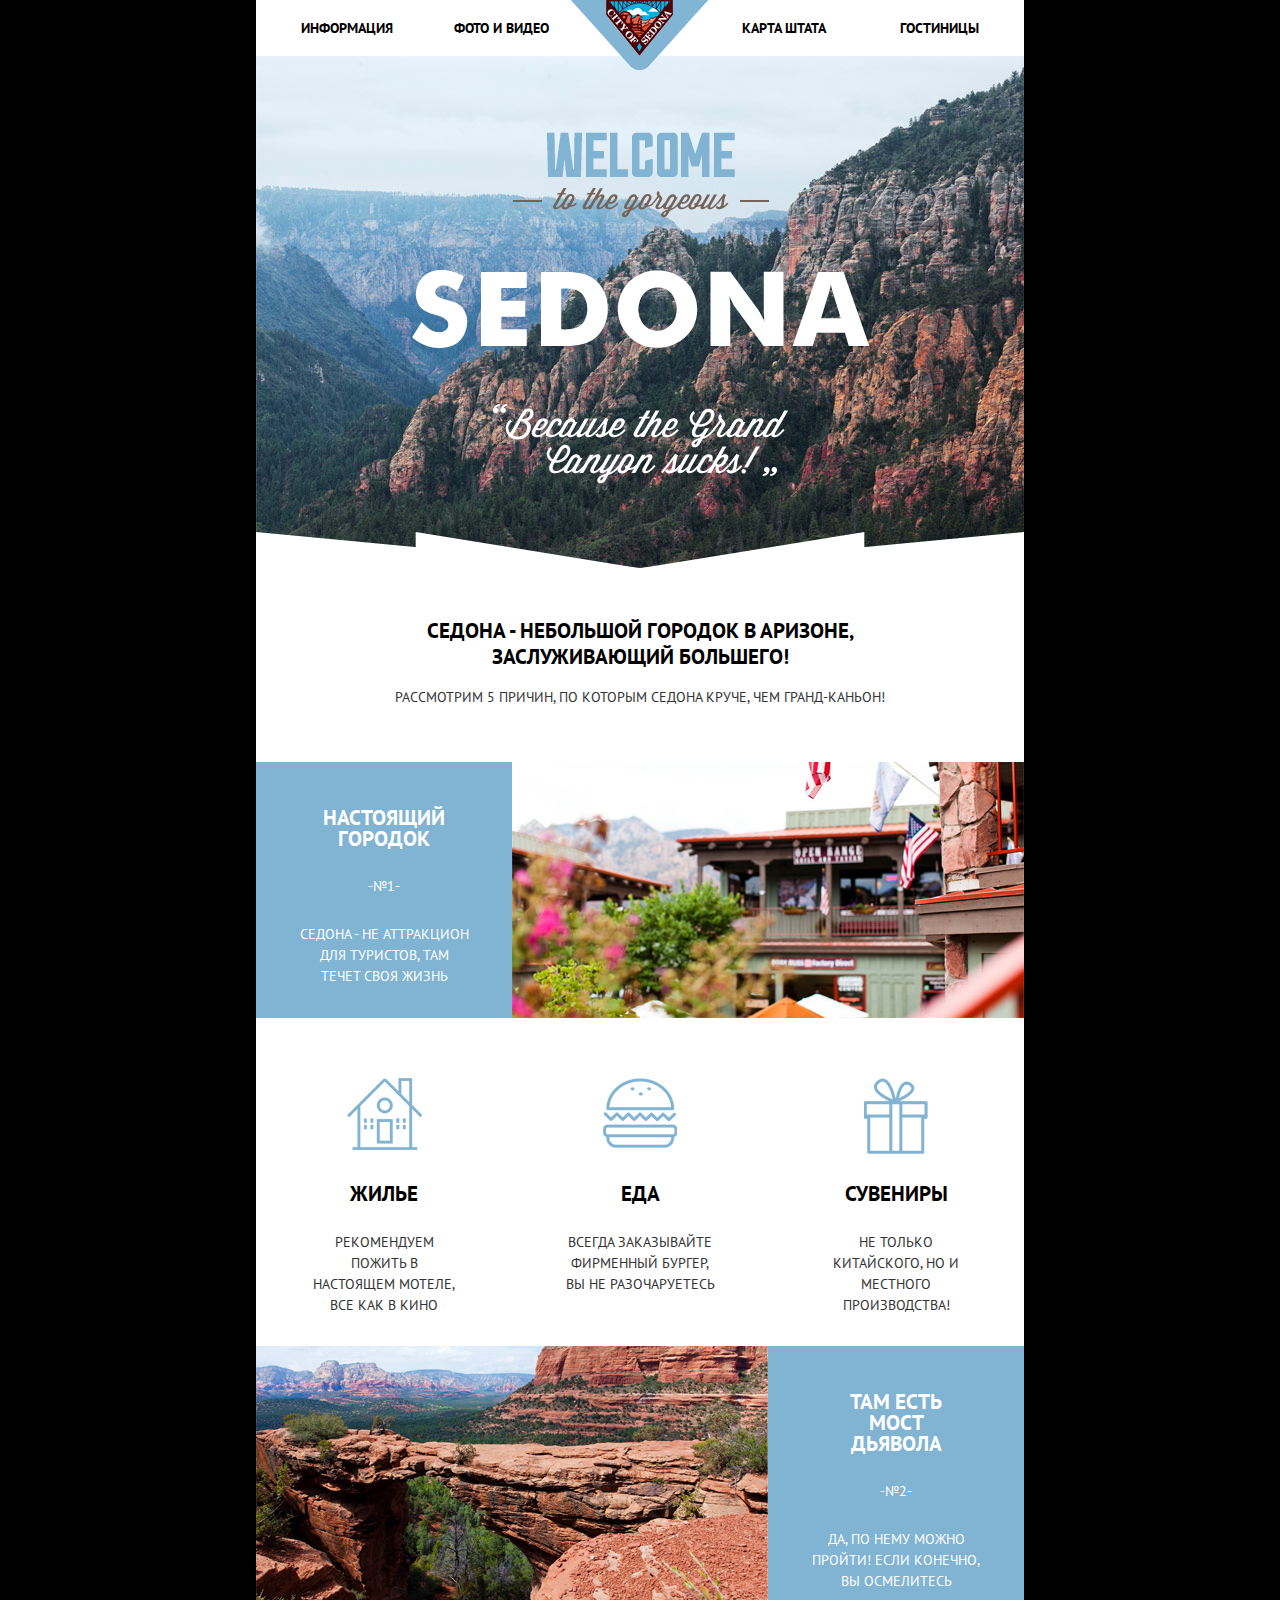
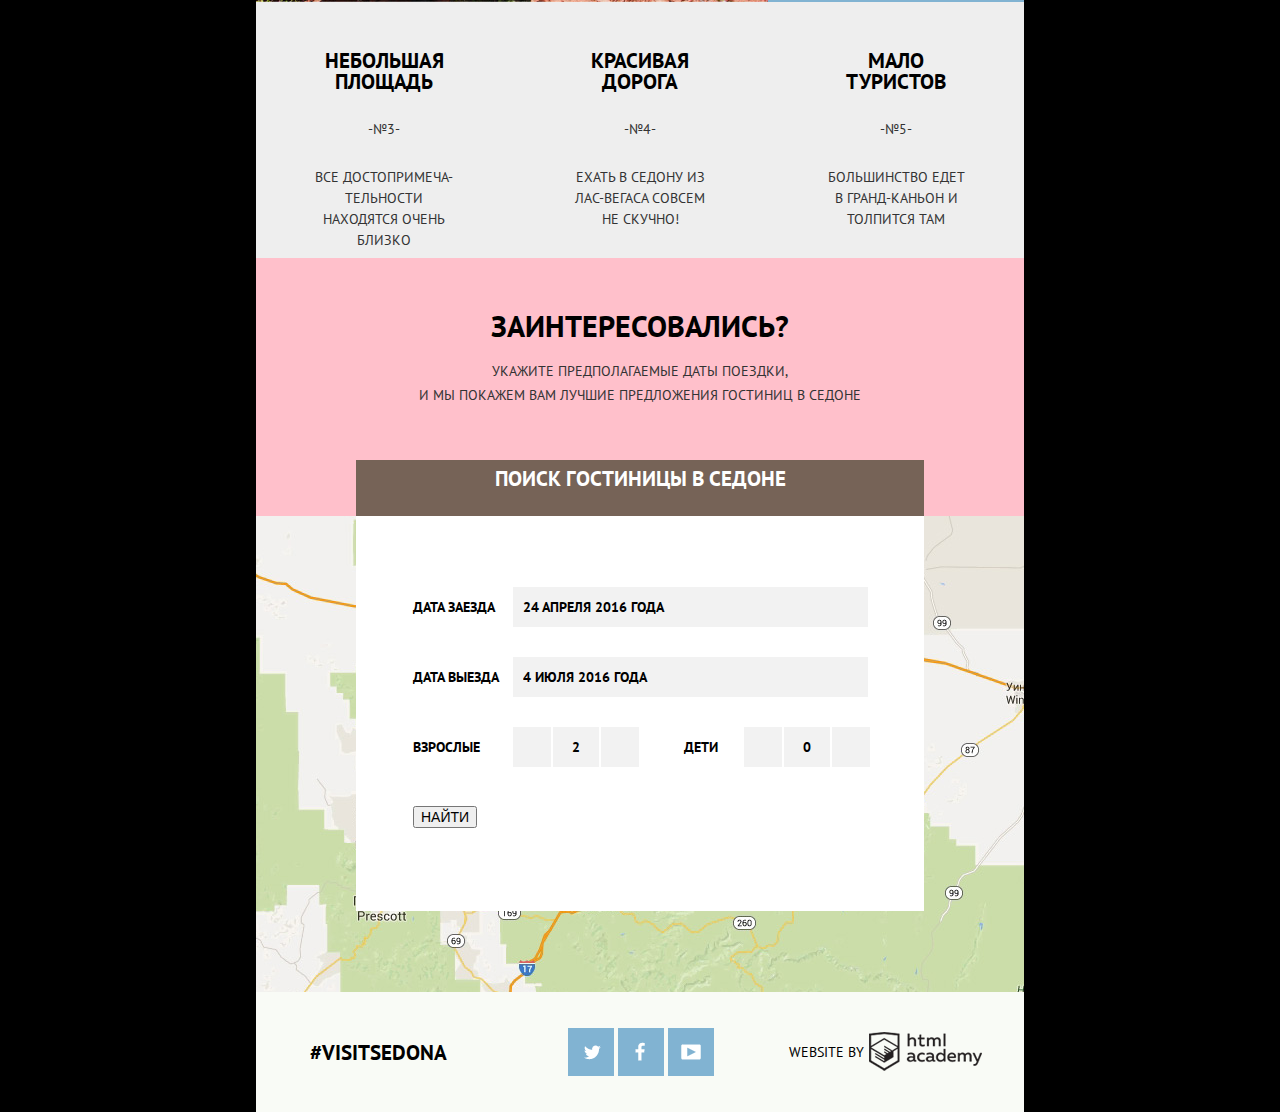
==== commit 829e2a98: "+" ====
--- a/index.html
+++ b/index.html
@@ -14,8 +14,8 @@
               <ul>
                 <li class="nav-left"><a href="#">Информация</li>
                 <li class="nav-left"><a href="#">Фото и видео</li>
+                <li class="nav-right"><a href="inner.html">Гостиницы</li>
                 <li class="nav-right"><a href="#">Карта штата</li>
-                <li class="nav-right"><a href="#">Гостиницы</li>
               </ul>
             </nav>
             <a href="#"><img class="logo" src="img/logo.svg" width="138" height="70" name="logo"></a>
@@ -27,17 +27,17 @@
        </div>
      </div>
           <div class="description">
-            <h1>СЕДОНА - НЕБОЛЬШОЙ ГОРОДОК В АРИЗОНЕ,<br>
+            <h1>СЕДОНА - НЕБОЛЬШОЙ ГОРОДОК В АРИЗОНЕ,
             ЗАСЛУЖИВАЮЩИЙ БОЛЬШЕГО!</h1>
             <p>РАССМОТРИМ 5 ПРИЧИН, ПО КОТОРЫМ СЕДОНА КРУЧЕ, ЧЕМ ГРАНД-КАНЬОН!</p>
           </div>
         <article class="best">
           <section class="photo clearfix">
             <div class="blue">
-             <h2>НАСТОЯЩИЙ<br>ГОРОДОК</h2>
+             <h2>НАСТОЯЩИЙ ГОРОДОК</h2>
              <p>-№1-</p>
-             <p>СЕДОНА- НЕ АТТРАКЦИОН<br>ДЛЯ ТУРИСТОВ,
-             ТАМ ТЕЧЕТ<br>СВОЯ ЖИЗНЬ</p>
+             <p>СЕДОНА - НЕ АТТРАКЦИОН ДЛЯ ТУРИСТОВ,
+             ТАМ ТЕЧЕТ СВОЯ ЖИЗНЬ</p>
             </div>
             <div class="town"><img src="img/town.jpg" width="512" height="256" alt="photo town"></div>
           </section>
@@ -45,21 +45,21 @@
           <div class="white">
             <div class="home">
              <h2>ЖИЛЬЕ</h2>
-             <p>РЕКОМЕНДУЕМ ПОЖИТЬ<br>В НАСТОЯЩЕМ
-             МОТЕЛЕ,<br>КАК В КИНО</p>
+             <p>РЕКОМЕНДУЕМ ПОЖИТЬ В НАСТОЯЩЕМ
+             МОТЕЛЕ, ВСЕ КАК В КИНО</p>
            </div>
           </div>
           <div class="white">
             <div class="eat">
              <h2>ЕДА</h2>
-             <p>ВСЕГДА ЗАКАЗЫВАЙТЕ<br>ФИРМЕННЫЙ БУРГЕР,<br>
+             <p>ВСЕГДА ЗАКАЗЫВАЙТЕ ФИРМЕННЫЙ БУРГЕР,
              ВЫ НЕ РАЗОЧАРУЕТЕСЬ</p>
             </div>
           </div>
           <div class="white">
             <div class="suvenir">
-             <h2 class="suvenir">СУВЕНИРЫ</h2>
-             <p>НЕ ТОЛЬКО КИТАЙСКОГО,<br>НО И МЕСТНОГО<br>
+             <h2>СУВЕНИРЫ</h2>
+             <p>НЕ ТОЛЬКО КИТАЙСКОГО, НО И МЕСТНОГО
              ПРОИЗВОДСТВА!</p>
             </div>
           </div>
@@ -67,29 +67,29 @@
         <section class="photo clearfix">
           <div class="nature"><img src="img/nature.jpg" width="512" height="256" alt="photo nature"></div>
           <div class="blue-second">
-            <h2>ТАМ ЕСТЬ<br>МОСТ ДЬЯВОЛА</h2>
+            <h2>ТАМ ЕСТЬ МОСТ ДЬЯВОЛА</h2>
             <p>-№2-</p>
-            <p>ДА, ПО НЕМУ МОЖНО<br>ПРОЙТИ! ЕСЛИ КОНЕЧНО,<br>
+            <p>ДА, ПО НЕМУ МОЖНО ПРОЙТИ! ЕСЛИ КОНЕЧНО,
             ВЫ ОСМЕЛИТЕСЬ</p>
           </div>
         </section>
         <section class="advantage clearfix">
           <div class="grey">
-            <h2>НЕБОЛЬШАЯ<br>ПЛОЩАДЬ</h2>
+            <h2>НЕБОЛЬШАЯ ПЛОЩАДЬ</h2>
             <p>-№3-</p>
-            <p>ВСЕ ДОСТОПРИМЕЧА-<br>ТЕЛЬНОСТИ
-            НАХОДЯТСЯ<br> ОЧЕНЬ БЛИЗКО</p>
+            <p>ВСЕ ДОСТОПРИМЕЧА-ТЕЛЬНОСТИ
+            НАХОДЯТСЯ ОЧЕНЬ БЛИЗКО</p>
           </div>
           <div class="grey">
-            <h2>КРАСИВАЯ<br>ДОРОГА</h2>
+            <h2>КРАСИВАЯ ДОРОГА</h2>
             <p>-№4-</p>
-            <p>ЕХАТЬ В СЕДОНУ ИЗ<br> ЛАС-ВЕГАСА СОВСЕМ<br>
+            <p>ЕХАТЬ В СЕДОНУ ИЗ ЛАС-ВЕГАСА СОВСЕМ
             НЕ СКУЧНО!</p>
           </div>
           <div class="grey">
             <h2>МАЛО<br>ТУРИСТОВ</h2>
             <p>-№5-</p>
-            <p>БОЛЬШИНСТВО ЕДЕТ В<br>ГРАНД-КАНЬОН И<br>
+            <p>БОЛЬШИНСТВО ЕДЕТ В ГРАНД-КАНЬОН И
             ТОЛПИТСЯ ТАМ</p>
           </div>
         </section>
@@ -102,11 +102,29 @@
           <button><h2>ПОИСК ГОСТИНИЦЫ В СЕДОНЕ</h2></button>
           <div class="modal-content">
             <form class="order-form" action="#" mehtod="post">
-              <label>ДАТА ЗАЕЗДА:<input type="data" name="calendar" value="24 апреля 2016 года"></label>
-              <label>ДАТА ВЫЕЗДА:<input type="data" name="calendar" value="4 июля 2016 года"></label>
-              <label class="men">ВЗРОСЛЫЕ<input type="text" name="numeral" value="2"></label>
-              <label class="men">ДЕТИ<input type="text" name="numeral" value="0"></label>
-              <input type="submit" value="НАЙТИ">
+              <table>
+                <tr>
+                  <td><label for="in-field">ДАТА ЗАЕЗДА</label></td>
+                  <td class="with" colspan="7"><input type="data" id="in-field" name="calendar" value="24 апреля 2016 года"></td>
+                </tr>
+                <tr>
+                  <td><label for="from-field">ДАТА ВЫЕЗДА</label></td>
+                  <td class="with" colspan="7"><input type="data" id="from-field" name="calendar" value="4 июля 2016 года"></td>
+                </tr>
+                <tr>
+                  <td><label for="men-field">ВЗРОСЛЫЕ</label></td>
+                  <td class="with"><button class="btn-minus"></td>
+                  <td class="with"><input type="text" id="men-field" name="numeral" value="2"></td>
+                  <td class="with"><button class="btn-plus"></td>
+                  <td class="without"><label for="child-field">ДЕТИ</label></td>
+                  <td class="with"><button class="btn-minus"></td>
+                  <td class="with"><input type="text" id="child-field" name="numeral" value="0"></td>
+                  <td class="with"><button class="btn-plus"></td>
+                </tr>
+                <tr>
+                  <td colspan="8"><input type="submit" value="НАЙТИ"></td>
+                </tr>
+              </table>
             </form>
           </div>
         </div>
--- a/css/style.css
+++ b/css/style.css
@@ -29,87 +29,75 @@
   margin-top: 0;
 }
 .sprite {
-    background-image: url("../img/sprite.png");
-    background-repeat: no-repeat;
-    display: block;
-}
-
+  background-image: url("../img/sprite.png");
+  background-repeat: no-repeat;
+  display: block;
+  background-color: transparent;
+}
 .sprite-ico-down {
-    width: 11px;
-    height: 10px;
-    background-position: -10px -10px;
-}
-
+  width: 11px;
+  height: 10px;
+  background-position: -10px -10px;
+}
 .sprite-ico-down-black {
-    width: 11px;
-    height: 10px;
-    background-position: -10px -40px;
-}
-
+  width: 11px;
+  height: 10px;
+  background-position: -10px -40px;
+}
 .sprite-ico-down-blue {
-    width: 11px;
-    height: 10px;
-    background-position: -10px -70px;
-}
-
+  width: 11px;
+  height: 10px;
+  background-position: -10px -70px;
+}
 .sprite-ico-facebook {
-    width: 10px;
-    height: 19px;
-    background-position: -10px -100px;
-}
-
+  width: 10px;
+  height: 19px;
+  background-position: -10px -100px;
+}
 .sprite-ico-finger {
-    width: 25px;
-    height: 30px;
-    background-position: -10px -139px;
-}
-
+  width: 25px;
+  height: 30px;
+  background-position: -10px -139px;
+}
 .sprite-ico-logo {
-    width: 113px;
-    height: 39px;
-    background-position: -10px -189px;
-}
-
+  width: 113px;
+  height: 39px;
+  background-position: -10px -189px;
+}
 .sprite-ico-logo-down {
-    width: 113px;
-    height: 39px;
-    background-position: -10px -248px;
-}
-
+  width: 113px;
+  height: 39px;
+  background-position: -10px -248px;
+}
 .sprite-ico-logo-hvr {
-    width: 113px;
-    height: 39px;
-    background-position: -10px -307px;
-}
-
+  width: 113px;
+  height: 39px;
+  background-position: -10px -307px;
+}
 .sprite-ico-twitter {
-    width: 17px;
-    height: 15px;
-    background-position: -10px -366px;
-}
-
+  width: 17px;
+  height: 15px;
+  background-position: -10px -366px;
+}
 .sprite-ico-up {
-    width: 11px;
-    height: 10px;
-    background-position: -10px -401px;
-}
-
+  width: 11px;
+  height: 10px;
+  background-position: -10px -401px;
+}
 .sprite-ico-up-black {
-    width: 11px;
-    height: 10px;
-    background-position: -10px -431px;
-}
-
+  width: 11px;
+  height: 10px;
+  background-position: -10px -431px;
+}
 .sprite-ico-up-blue {
-    width: 11px;
-    height: 10px;
-    background-position: -10px -461px;
-}
-
+  width: 11px;
+  height: 10px;
+  background-position: -10px -461px;
+}
 .sprite-ico-youtube {
-    width: 20px;
-    height: 16px;
-    background-position: -10px -491px;
+  width: 20px;
+  height: 16px;
+  background-position: -10px -491px;
 }
 .container{
   width:768px;
@@ -192,14 +180,17 @@
   background-repeat: no-repeat;
 }
 .description{
-  width: 496px;
-  margin-top:50px;
+  text-align: center;
+  margin: 0 auto;
+  margin-top: 50px;
   margin-bottom: 52px;
-  margin-left: 140px;
-  text-align: center;
 }
 .description p{
   line-height: 26px;
+}
+.description h1{
+  width: 490px;
+  margin: 0 auto;
 }
 .blue{
   float:left;
@@ -212,8 +203,15 @@
   text-align: center;
   padding-top: 45px;
 }
-.photo h2,
+.photo h2{
+  width: 143px;
+  margin: 0 auto;
+  color: #ffffff;
+}
 .photo p{
+  width: 170px;
+  margin: 0 auto;
+  padding-top: 27px;
   color: #ffffff;
 }
 .town{
@@ -238,7 +236,14 @@
   margin-top:60px;
 }
 .white h2{
-  padding-top: 107px;
+  width: 153px;
+  margin: 0 auto;
+  padding-top: 105px;
+}
+.white p{
+  width: 150px;
+  margin: 0 auto;
+  padding-top: 28px;
 }
 .home{
   background-image: url("../img/home.png");
@@ -262,6 +267,15 @@
   background-color: #eeeeee;
   text-align: center;
   padding-top:48px;
+}
+.grey h2{
+  width: 153px;
+  margin: 0 auto;
+}
+.grey p{
+  width: 145px;
+  margin: 0 auto;
+  padding-top: 27px;
 }
 .interest{
   width: 768px;
@@ -292,6 +306,12 @@
   background-color: #766357;
   text-align: center;
   margin-left: 100px;
+}
+button .btn-plus{
+  background-image: url("../img/plus.png");
+  background-position: center;
+  background-repeat: no-repeat;
+  background-color: transparent;
 }
 .order h2{
   font-family: "PT Sans", "Arial", sans-serif;
@@ -307,27 +327,12 @@
   height: 395px;
   background-color: #ffffff;
 }
-.order-form label{
-  display: block;
-  margin-bottom: 30px;
-  background-color: pink;
-  font-size: 14px;
-  line-height: 26px;
-  font-family: "PT Sans", "Arial", sans-serif;
-  font-weight: bold;
-  color: #000000;
-  text-transform: uppercase;
-  cursor: pointer;
-}
-.order-form label:first-child{
-  display: block;
-  margin-top: 55px;
-}
 .order-form input[type="data"],
 .order-form input[type="text"]{
   height: 38px;
-  margin-left: 18px;
-  padding-left: 12px;
+  margin: 0;
+  padding-left: 10px;
+  padding-right: 10px;
   font-size: 14px;
   line-height: 26px;
   font-family: "PT Sans", "Arial", sans-serif;
@@ -340,15 +345,46 @@
   background-repeat: no-repeat;
   border: none;
 }
+table label{
+  font-size: 14px;
+  line-height: 26px;
+  font-family: "PT Sans", "Arial", sans-serif;
+  font-weight: bold;
+  color: #000000;
+  text-transform: uppercase;
+}
 .order-form input[type="data"]{
   width: 335px;
 }
 .order-form input[type="text"]{
-  width: 36px;
-}
-label .men{
-  display: inline;
-}
+  width: 26px;
+  text-align: center;
+}
+.order-form button{
+  width: 38px;
+  height: 40px;
+  margin: 0;
+  padding: 0;
+  background-color: #f2f2f2;
+}
+table{
+  margin-left: 55px;
+  margin-top: 55px;
+}
+td{
+  height: 68px;
+  padding: 0;
+  text-align: left;
+  padding-right: 12px;
+}
+.with{
+  padding-right: 0;
+}
+.without{
+  padding-right: 24px;
+  padding-left: 43px;
+}
+
 .map{
   width: 768px;
   height: 476px;
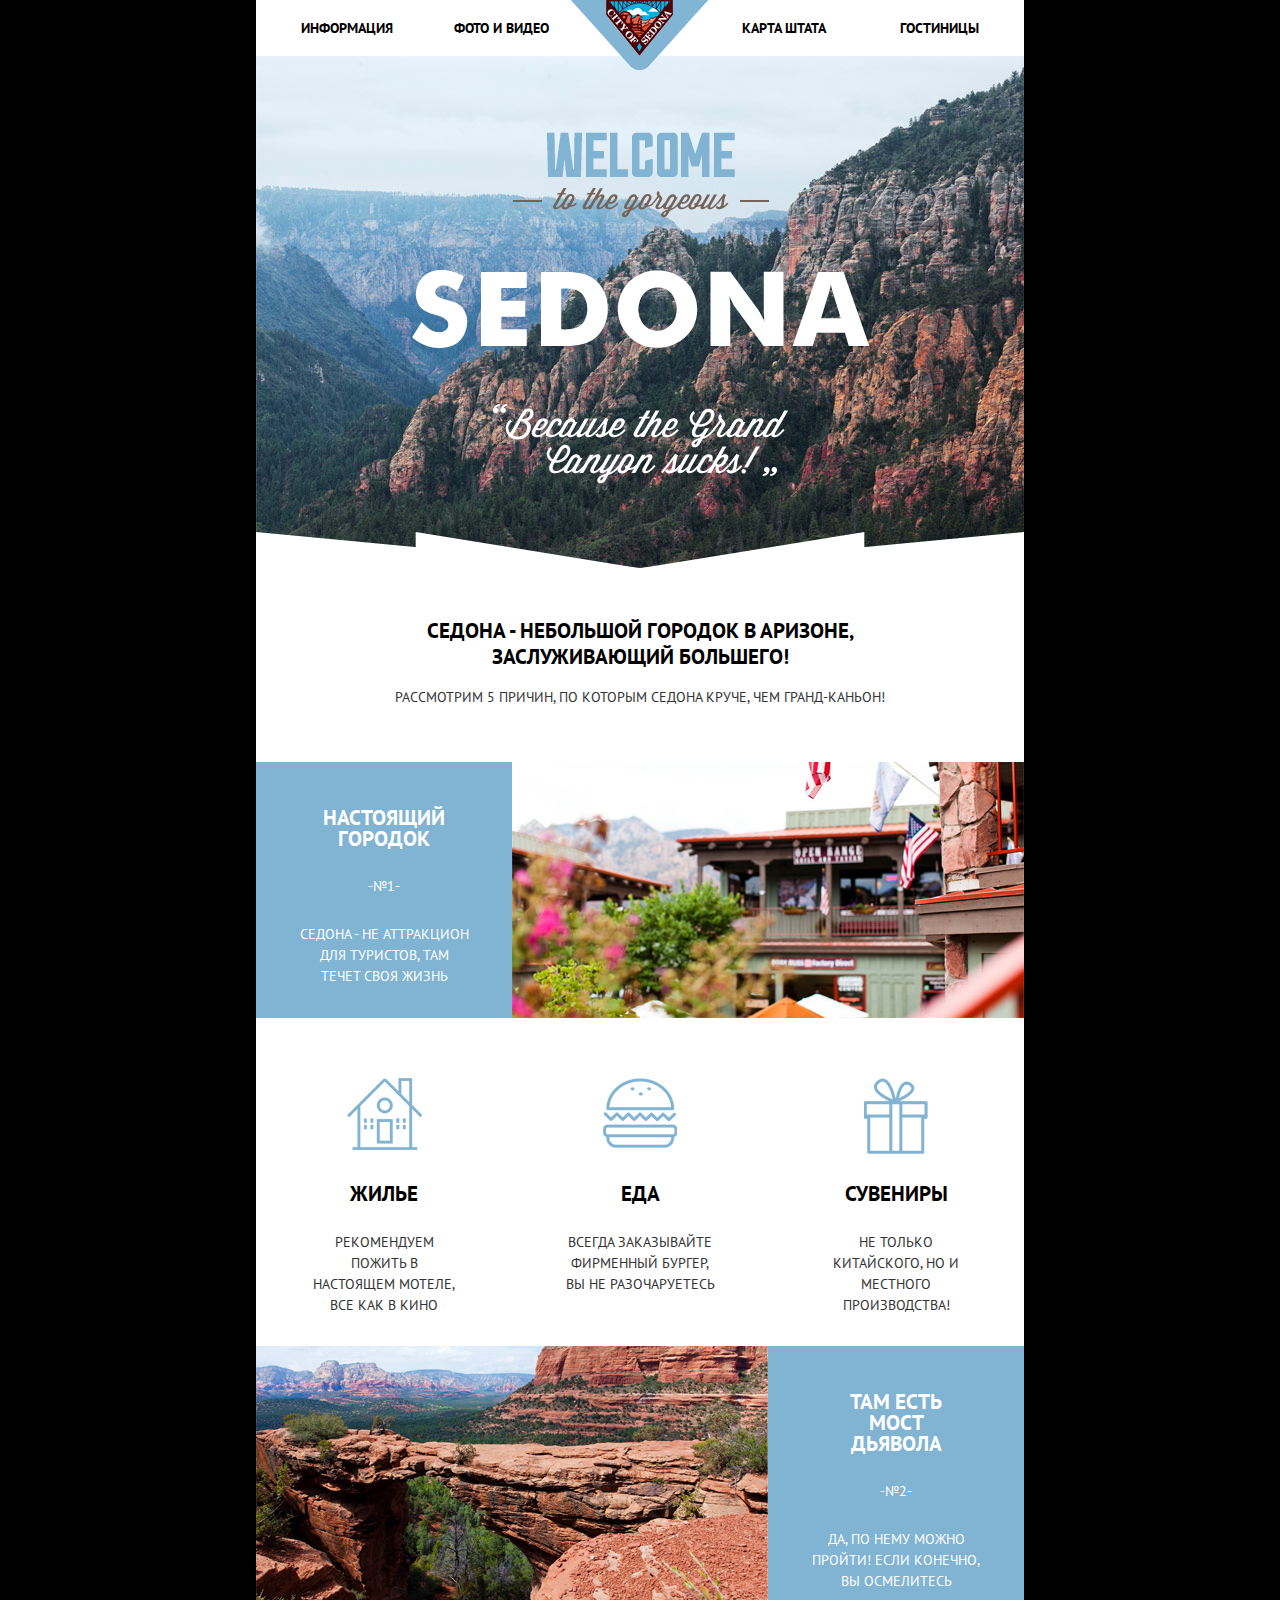
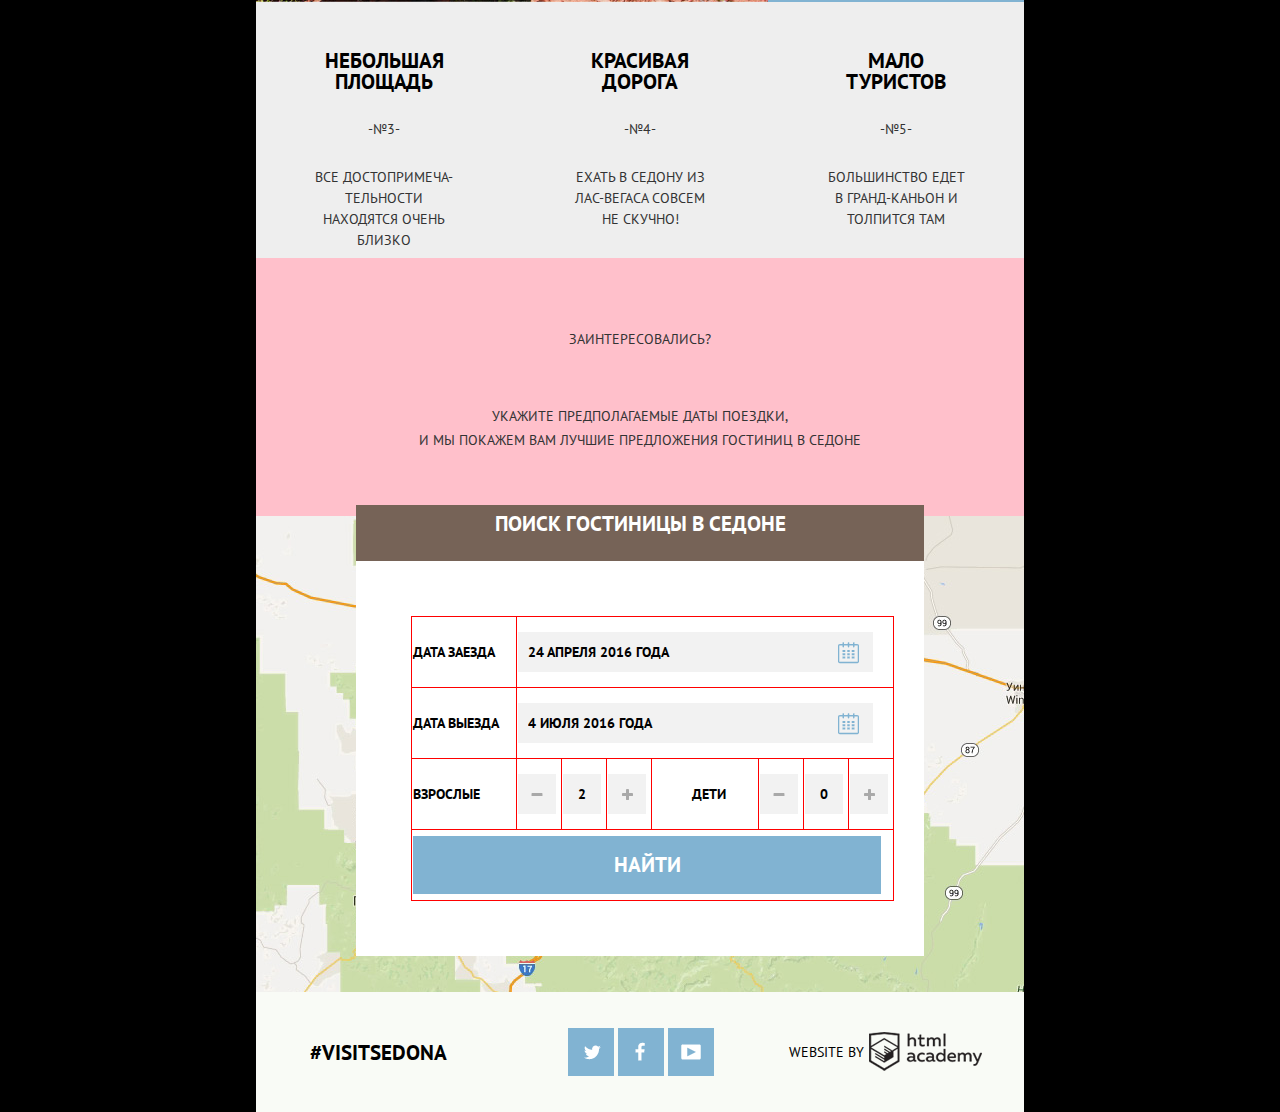
==== commit 5b2006a2: "+" ====
--- a/index.html
+++ b/index.html
@@ -95,7 +95,7 @@
         </section>
         </article>
       <div class="interest">
-        <h1>ЗАИНТЕРЕСОВАЛИСЬ?</h1>
+        <p class="big">ЗАИНТЕРЕСОВАЛИСЬ?<p>
         <p>УКАЖИТЕ ПРЕДПОЛАГАЕМЫЕ ДАТЫ ПОЕЗДКИ,<br>
         И МЫ ПОКАЖЕМ ВАМ ЛУЧШИЕ ПРЕДЛОЖЕНИЯ ГОСТИНИЦ В СЕДОНЕ</p>
         <div class="order">
--- a/css/style.css
+++ b/css/style.css
@@ -284,12 +284,12 @@
   padding-top: 55px;
   text-align: center;
 }
-.interest h1{
-  font-size: 30px;
-}
 .interest p{
   line-height: 24px;
   margin-bottom: 53px;
+}
+.interest h1{
+  font-size: 30px;
 }
 .order{
   position: relative;
@@ -307,8 +307,14 @@
   text-align: center;
   margin-left: 100px;
 }
-button .btn-plus{
+.btn-plus{
   background-image: url("../img/plus.png");
+  background-position: center;
+  background-repeat: no-repeat;
+  background-color: transparent;
+}
+.btn-minus{
+  background-image: url("../img/minus.png");
   background-position: center;
   background-repeat: no-repeat;
   background-color: transparent;
@@ -340,10 +346,24 @@
   color: #000000;
   text-transform: uppercase;
   background-color: #f2f2f2;
-  background-image: url("../img/calendar.png");
-  background-position: right;
-  background-repeat: no-repeat;
   border: none;
+}
+.order-form input[type="submit"]{
+  width: 468px;
+  height: 58px;
+  font-size: 21px;
+  line-height: 26px;
+  font-family: "PT Sans", "Arial", sans-serif;
+  font-weight: bold;
+  color: #ffffff;
+  text-transform: uppercase;
+  background-color: #81b3d2;
+  border: none;
+}
+.order-form input[type="data"]{
+  background-image: url("../img/calendar-blue.png");
+  background-repeat: no-repeat;
+  background-position: 320px 10px;
 }
 table label{
   font-size: 14px;
@@ -357,23 +377,27 @@
   width: 335px;
 }
 .order-form input[type="text"]{
-  width: 26px;
+  width: 18px;
   text-align: center;
 }
 .order-form button{
   width: 38px;
   height: 40px;
-  margin: 0;
-  padding: 0;
+  margin-right: 0;
+  margin-left: 0;
   background-color: #f2f2f2;
 }
 table{
   margin-left: 55px;
   margin-top: 55px;
+  border: 1px solid red;
+  border-collapse: collapse;
 }
 td{
   height: 68px;
-  padding: 0;
+  padding-right: 0;
+  margin: 0;
+  border: 1px solid red;
   text-align: left;
   padding-right: 12px;
 }
@@ -381,8 +405,8 @@
   padding-right: 0;
 }
 .without{
-  padding-right: 24px;
-  padding-left: 43px;
+  padding-right: 20px;
+  padding-left: 40px;
 }
 
 .map{
